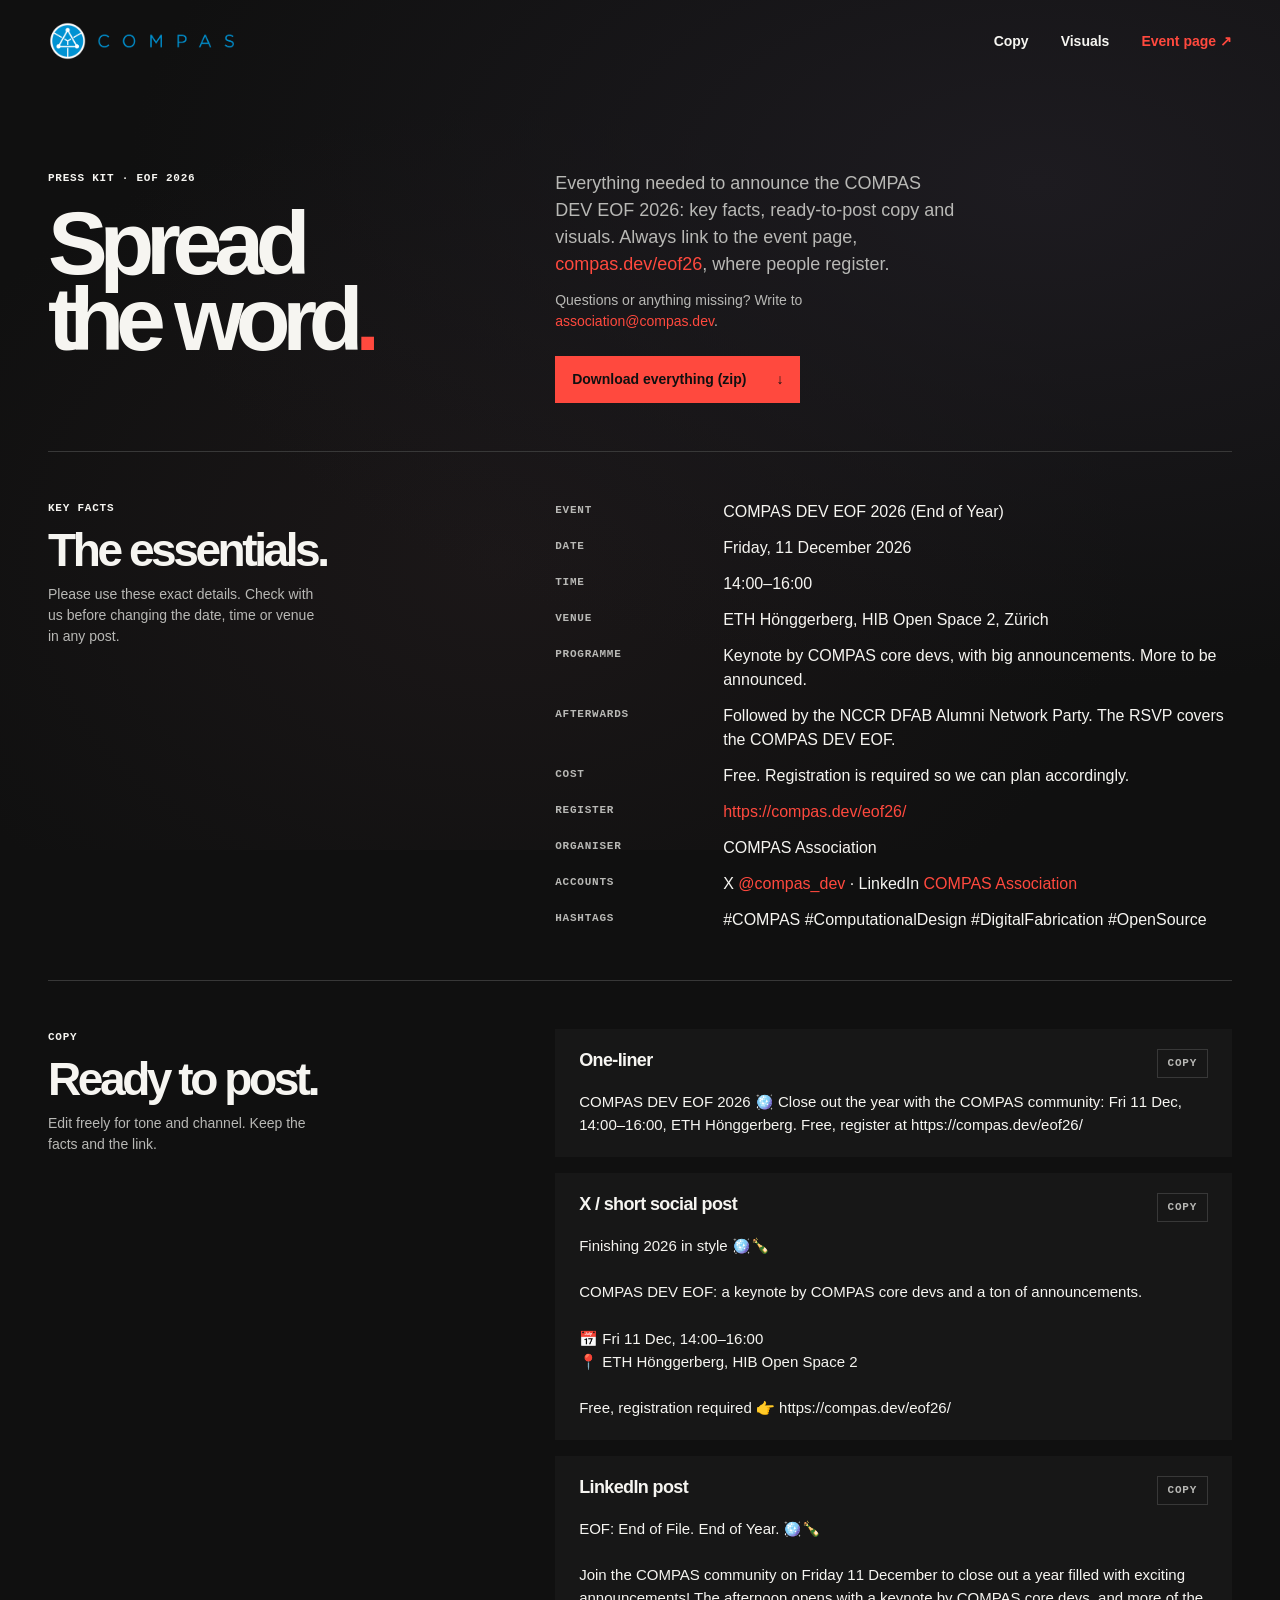
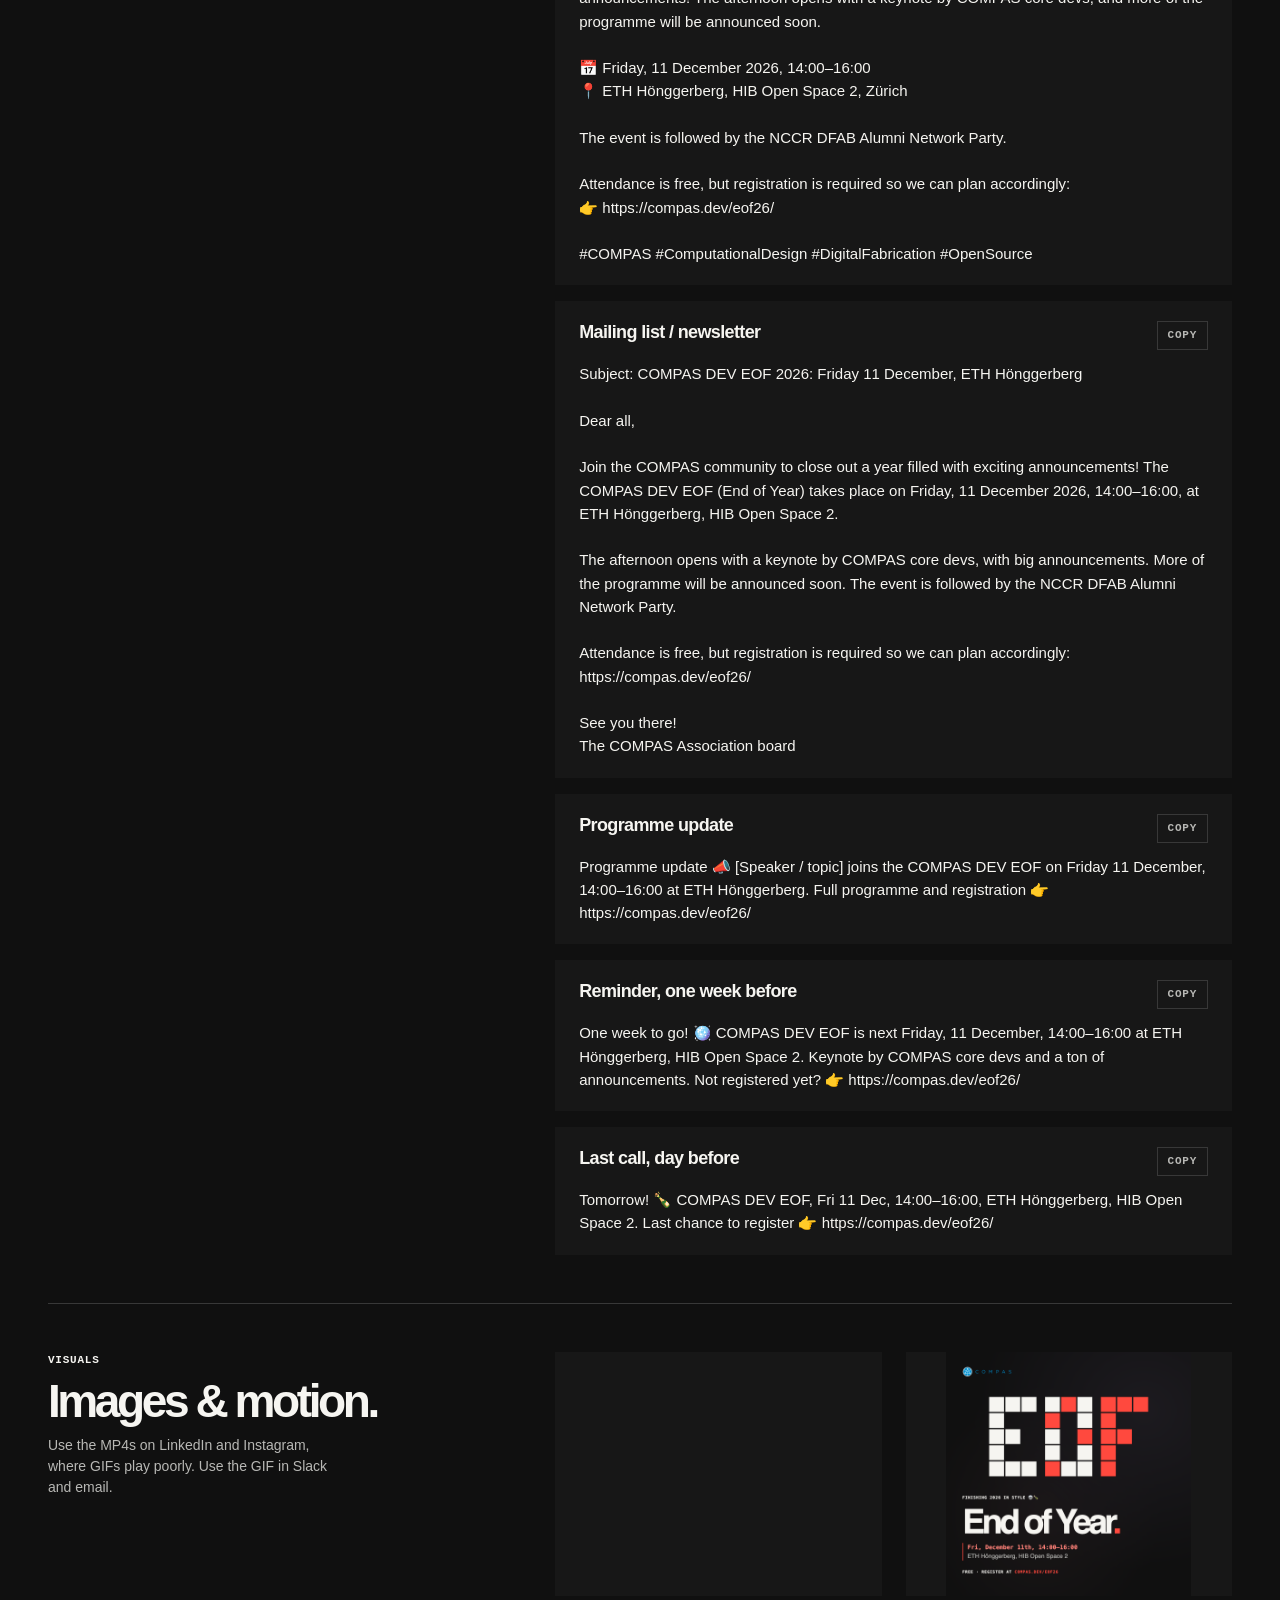
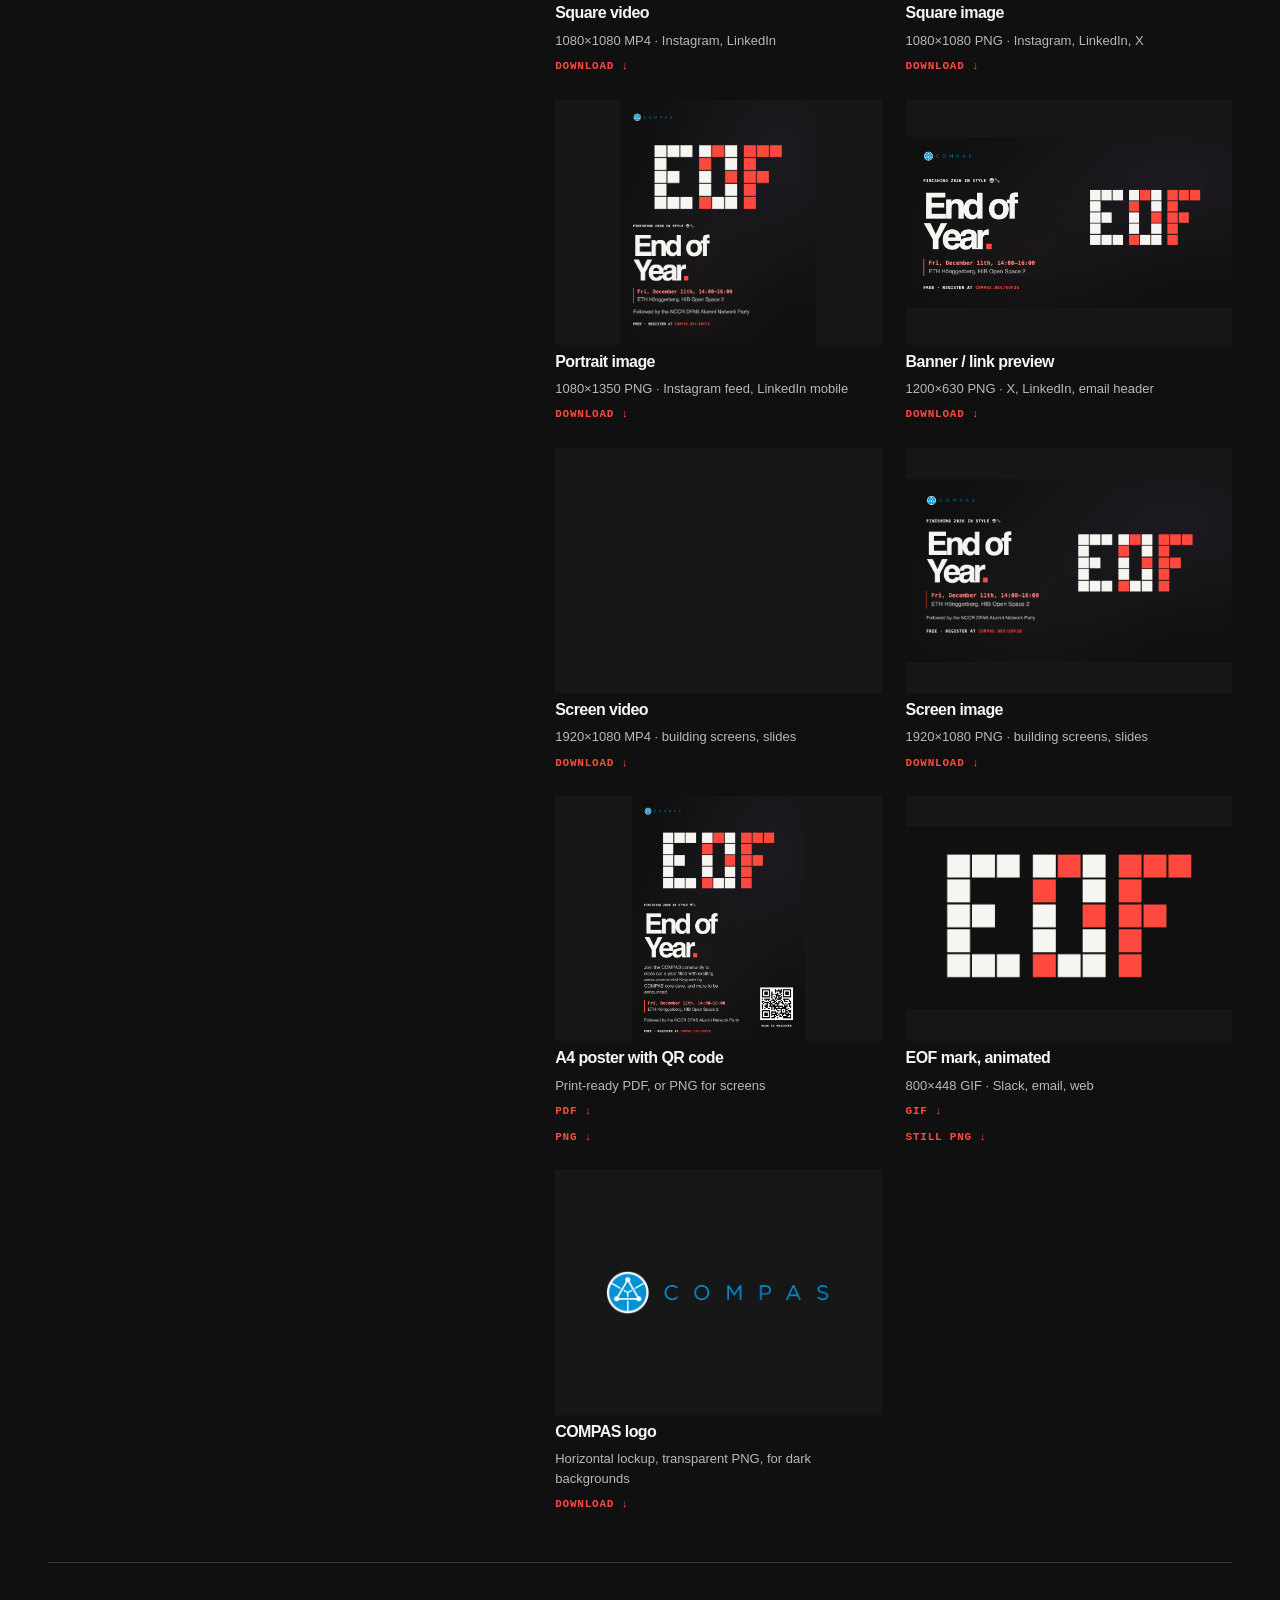
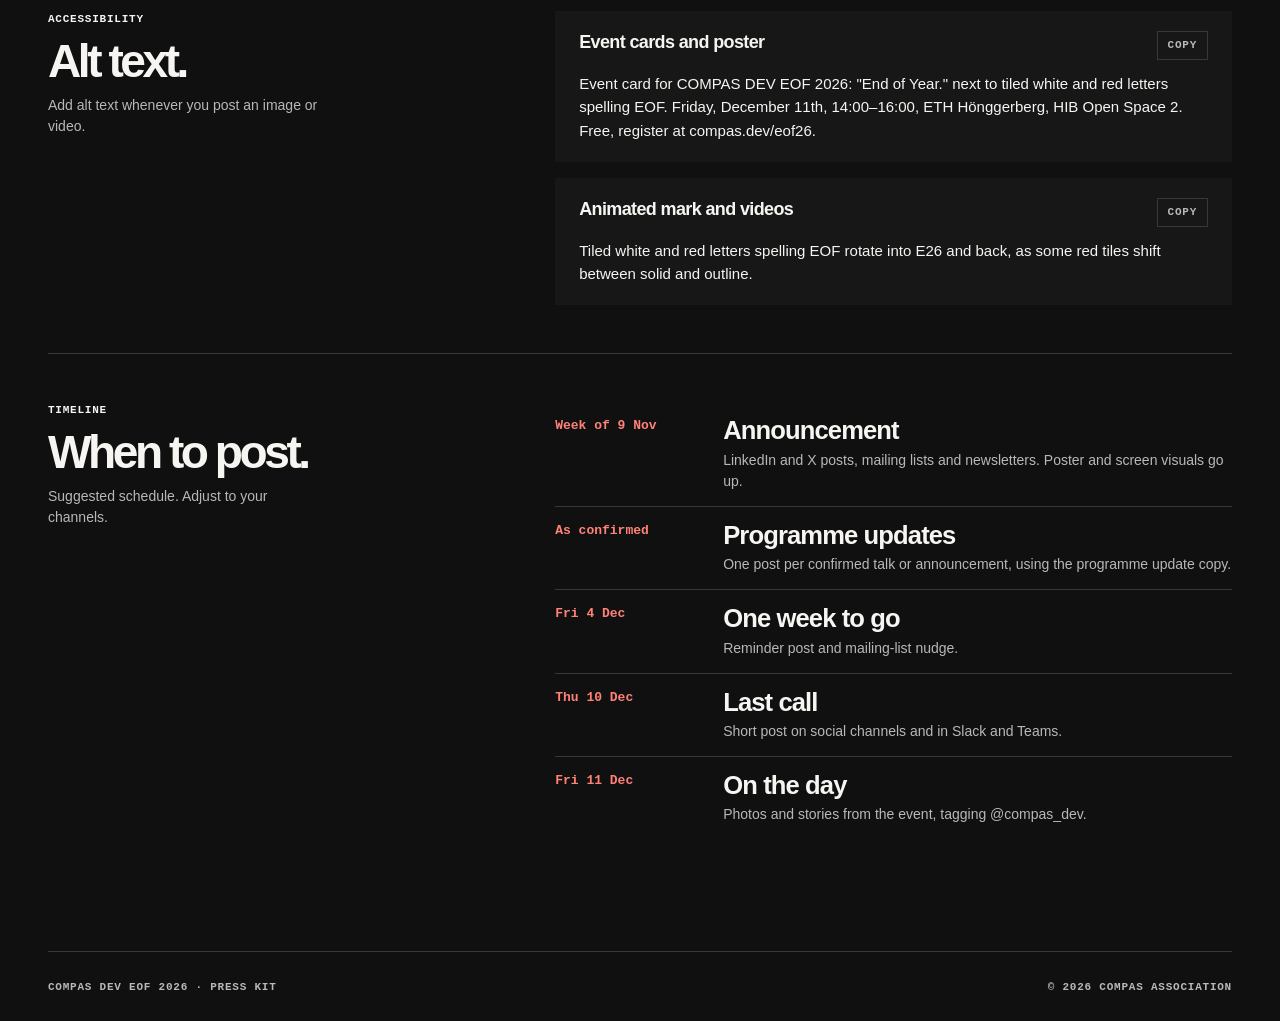
==== press/index.html @ d3961cd4 "Press kit page, generated social/screen/poster assets, link-preview card Co-Authored-By: Claude Opus" ====
<!doctype html>
<html lang="en">

<head>
  <meta charset="utf-8">
  <meta name="viewport" content="width=device-width, initial-scale=1">
  <meta name="robots" content="noindex">
  <title>Press kit — EOF 2026 — COMPAS DEV</title>
  <link rel="icon" href="../assets/compas.png">
  <link rel="stylesheet" href="../style.css">
  <style>
    .kit { padding-block: 40px 64px; }
    .kit section { display: grid; grid-template-columns: minmax(230px, .8fr) minmax(0, 1.2fr); gap: 56px; padding-block: 48px; border-top: 1px solid var(--rule); }
    .kit section:first-of-type { border-top: 0; }
    .kit h1 { font-size: clamp(56px, 7vw, 110px); margin: 18px 0 20px; }
    .kit h2 { font-size: clamp(34px, 3.6vw, 54px); }
    .kit .lede { max-width: 40ch; color: var(--muted); font-size: 18px; }
    .kit .lede a, .kit .note a { color: var(--accent); }
    .kit .note { color: var(--muted); font-size: 14px; margin-top: 12px; max-width: 36ch; }
    dl { display: grid; grid-template-columns: 9em 1fr; gap: 12px 24px; margin: 0; }
    dt { font: 600 11px/1.9 var(--mono); letter-spacing: .07em; text-transform: uppercase; color: var(--muted); }
    dd { margin: 0; }
    dd a { color: var(--accent); }
    .copy { background: var(--surface); padding: 20px 24px; }
    .copy + .copy { margin-top: 16px; }
    .copy header { display: flex; justify-content: space-between; align-items: baseline; gap: 16px; margin-bottom: 12px; }
    .copy h3 { font-size: 18px; }
    .copy pre { margin: 0; white-space: pre-wrap; font: 15px/1.55 var(--head); color: var(--ink); }
    .copy button { border: 1px solid var(--rule); background: none; color: var(--muted); font: 600 11px/1 var(--mono); letter-spacing: .07em; text-transform: uppercase; padding: 8px 10px; }
    .copy button:hover { color: var(--ink); border-color: var(--ink); }
    .assets { display: grid; grid-template-columns: repeat(auto-fill, minmax(240px, 1fr)); gap: 24px; }
    .asset { display: flex; flex-direction: column; gap: 8px; }
    .asset .thumb { display: flex; align-items: center; justify-content: center; aspect-ratio: 4/3; background: var(--surface); overflow: hidden; }
    .asset .thumb img, .asset .thumb video { max-width: 100%; max-height: 100%; display: block; }
    .asset h3 { font-size: 16px; }
    .asset p { color: var(--muted); font-size: 13px; margin: 0; }
    .asset a.dl { color: var(--accent); font: 600 11px/1.6 var(--mono); letter-spacing: .07em; text-transform: uppercase; }
    .alt { color: var(--muted); font-size: 14px; }
    .alt p + p { margin-top: 10px; }
    .timeline article { display: grid; grid-template-columns: 9em 1fr; gap: 24px; padding: 14px 0; }
    .timeline article + article { border-top: 1px solid var(--rule); }
    .timeline time { font: 600 13px/1.5 var(--mono); color: #ff8279; }
    .timeline p { color: var(--muted); font-size: 14px; margin-top: 4px; }
    @media (max-width: 680px) { .kit section { grid-template-columns: 1fr; gap: 20px; } dl, .timeline article { grid-template-columns: 1fr; gap: 4px; } dd { margin-bottom: 10px; } }
  </style>
</head>

<body>
  <header class="wrap header">
    <a class="brand" href="../"><img src="../assets/compas-header.png" width="960" height="199" alt="COMPAS"></a>
    <nav aria-label="Press kit"><a href="#copy">Copy</a><a href="#visuals">Visuals</a><a class="nav-rsvp" href="../">Event page <span aria-hidden="true">↗</span></a></nav>
  </header>

  <main class="wrap kit">
    <section aria-labelledby="kit-title">
      <div>
        <div class="eyebrow">Press kit · EOF 2026</div>
        <h1 id="kit-title">Spread<br> the word<span class="period">.</span></h1>
      </div>
      <div>
        <p class="lede">Everything needed to announce the COMPAS DEV EOF 2026: key facts, ready-to-post copy and visuals. Always link to the event page, <a href="https://compas.dev/eof26/">compas.dev/eof26</a>, where people register.</p>
        <p class="note">Questions or anything missing? Write to <a href="mailto:association@compas.dev">association@compas.dev</a>.</p>
        <p style="margin-top:24px"><a class="primary" href="assets/eof26-press-kit.zip" download>Download everything (zip) <span aria-hidden="true">↓</span></a></p>
      </div>
    </section>

    <section aria-labelledby="facts-title">
      <div>
        <div class="eyebrow">Key facts</div>
        <h2 id="facts-title">The essentials.</h2>
        <p class="note">Please use these exact details. Check with us before changing the date, time or venue in any post.</p>
      </div>
      <dl>
        <dt>Event</dt><dd>COMPAS DEV EOF 2026 (End of Year)</dd>
        <dt>Date</dt><dd>Friday, 11 December 2026</dd>
        <dt>Time</dt><dd>14:00–16:00</dd>
        <dt>Venue</dt><dd>ETH Hönggerberg, HIB Open Space 2, Zürich</dd>
        <dt>Programme</dt><dd>Keynote by COMPAS core devs, with big announcements. More to be announced.</dd>
        <dt>Afterwards</dt><dd>Followed by the NCCR DFAB Alumni Network Party. The RSVP covers the COMPAS DEV EOF.</dd>
        <dt>Cost</dt><dd>Free. Registration is required so we can plan accordingly.</dd>
        <dt>Register</dt><dd><a href="https://compas.dev/eof26/">https://compas.dev/eof26/</a></dd>
        <dt>Organiser</dt><dd>COMPAS Association</dd>
        <dt>Accounts</dt><dd>X <a href="https://x.com/compas_dev">@compas_dev</a> · LinkedIn <a href="https://www.linkedin.com/company/compas-association/">COMPAS Association</a></dd>
        <dt>Hashtags</dt><dd>#COMPAS #ComputationalDesign #DigitalFabrication #OpenSource</dd>
      </dl>
    </section>

    <section id="copy" aria-labelledby="copy-title">
      <div>
        <div class="eyebrow">Copy</div>
        <h2 id="copy-title">Ready to post.</h2>
        <p class="note">Edit freely for tone and channel. Keep the facts and the link.</p>
      </div>
      <div>
        <article class="copy">
          <header><h3>One-liner</h3><button type="button">Copy</button></header>
          <pre>COMPAS DEV EOF 2026 🪩 Close out the year with the COMPAS community: Fri 11 Dec, 14:00–16:00, ETH Hönggerberg. Free, register at https://compas.dev/eof26/</pre>
        </article>
        <article class="copy">
          <header><h3>X / short social post</h3><button type="button">Copy</button></header>
          <pre>Finishing 2026 in style 🪩🍾

COMPAS DEV EOF: a keynote by COMPAS core devs and a ton of announcements.

📅 Fri 11 Dec, 14:00–16:00
📍 ETH Hönggerberg, HIB Open Space 2

Free, registration required 👉 https://compas.dev/eof26/</pre>
        </article>
        <article class="copy">
          <header><h3>LinkedIn post</h3><button type="button">Copy</button></header>
          <pre>EOF: End of File. End of Year. 🪩🍾

Join the COMPAS community on Friday 11 December to close out a year filled with exciting announcements! The afternoon opens with a keynote by COMPAS core devs, and more of the programme will be announced soon.

📅 Friday, 11 December 2026, 14:00–16:00
📍 ETH Hönggerberg, HIB Open Space 2, Zürich

The event is followed by the NCCR DFAB Alumni Network Party.

Attendance is free, but registration is required so we can plan accordingly:
👉 https://compas.dev/eof26/

#COMPAS #ComputationalDesign #DigitalFabrication #OpenSource</pre>
        </article>
        <article class="copy">
          <header><h3>Mailing list / newsletter</h3><button type="button">Copy</button></header>
          <pre>Subject: COMPAS DEV EOF 2026: Friday 11 December, ETH Hönggerberg

Dear all,

Join the COMPAS community to close out a year filled with exciting announcements! The COMPAS DEV EOF (End of Year) takes place on Friday, 11 December 2026, 14:00–16:00, at ETH Hönggerberg, HIB Open Space 2.

The afternoon opens with a keynote by COMPAS core devs, with big announcements. More of the programme will be announced soon. The event is followed by the NCCR DFAB Alumni Network Party.

Attendance is free, but registration is required so we can plan accordingly:
https://compas.dev/eof26/

See you there!
The COMPAS Association board</pre>
        </article>
        <article class="copy">
          <header><h3>Programme update</h3><button type="button">Copy</button></header>
          <pre>Programme update 📣 [Speaker / topic] joins the COMPAS DEV EOF on Friday 11 December, 14:00–16:00 at ETH Hönggerberg. Full programme and registration 👉 https://compas.dev/eof26/</pre>
        </article>
        <article class="copy">
          <header><h3>Reminder, one week before</h3><button type="button">Copy</button></header>
          <pre>One week to go! 🪩 COMPAS DEV EOF is next Friday, 11 December, 14:00–16:00 at ETH Hönggerberg, HIB Open Space 2. Keynote by COMPAS core devs and a ton of announcements. Not registered yet? 👉 https://compas.dev/eof26/</pre>
        </article>
        <article class="copy">
          <header><h3>Last call, day before</h3><button type="button">Copy</button></header>
          <pre>Tomorrow! 🍾 COMPAS DEV EOF, Fri 11 Dec, 14:00–16:00, ETH Hönggerberg, HIB Open Space 2. Last chance to register 👉 https://compas.dev/eof26/</pre>
        </article>
      </div>
    </section>

    <section id="visuals" aria-labelledby="visuals-title">
      <div>
        <div class="eyebrow">Visuals</div>
        <h2 id="visuals-title">Images &amp; motion.</h2>
        <p class="note">Use the MP4s on LinkedIn and Instagram, where GIFs play poorly. Use the GIF in Slack and email.</p>
      </div>
      <div class="assets">
        <div class="asset"><div class="thumb"><video src="assets/eof26-square-1080x1080.mp4" muted loop autoplay playsinline></video></div><h3>Square video</h3><p>1080×1080 MP4 · Instagram, LinkedIn</p><a class="dl" href="assets/eof26-square-1080x1080.mp4" download>Download ↓</a></div>
        <div class="asset"><div class="thumb"><img src="assets/eof26-square-1080x1080.png" alt=""></div><h3>Square image</h3><p>1080×1080 PNG · Instagram, LinkedIn, X</p><a class="dl" href="assets/eof26-square-1080x1080.png" download>Download ↓</a></div>
        <div class="asset"><div class="thumb"><img src="assets/eof26-portrait-1080x1350.png" alt=""></div><h3>Portrait image</h3><p>1080×1350 PNG · Instagram feed, LinkedIn mobile</p><a class="dl" href="assets/eof26-portrait-1080x1350.png" download>Download ↓</a></div>
        <div class="asset"><div class="thumb"><img src="assets/eof26-link-preview-1200x630.png" alt=""></div><h3>Banner / link preview</h3><p>1200×630 PNG · X, LinkedIn, email header</p><a class="dl" href="assets/eof26-link-preview-1200x630.png" download>Download ↓</a></div>
        <div class="asset"><div class="thumb"><video src="assets/eof26-screen-1920x1080.mp4" muted loop autoplay playsinline></video></div><h3>Screen video</h3><p>1920×1080 MP4 · building screens, slides</p><a class="dl" href="assets/eof26-screen-1920x1080.mp4" download>Download ↓</a></div>
        <div class="asset"><div class="thumb"><img src="assets/eof26-screen-1920x1080.png" alt=""></div><h3>Screen image</h3><p>1920×1080 PNG · building screens, slides</p><a class="dl" href="assets/eof26-screen-1920x1080.png" download>Download ↓</a></div>
        <div class="asset"><div class="thumb"><img src="assets/eof26-poster-a4.png" alt=""></div><h3>A4 poster with QR code</h3><p>Print-ready PDF, or PNG for screens</p><a class="dl" href="assets/eof26-poster-a4.pdf" download>PDF ↓</a> <a class="dl" href="assets/eof26-poster-a4.png" download>PNG ↓</a></div>
        <div class="asset"><div class="thumb"><img src="assets/eof26-mark-animated.gif" alt=""></div><h3>EOF mark, animated</h3><p>800×448 GIF · Slack, email, web</p><a class="dl" href="assets/eof26-mark-animated.gif" download>GIF ↓</a> <a class="dl" href="assets/eof26-mark.png" download>Still PNG ↓</a></div>
        <div class="asset"><div class="thumb"><img src="assets/compas-logo-horizontal.png" alt="" style="width:70%"></div><h3>COMPAS logo</h3><p>Horizontal lockup, transparent PNG, for dark backgrounds</p><a class="dl" href="assets/compas-logo-horizontal.png" download>Download ↓</a></div>
      </div>
    </section>

    <section aria-labelledby="alt-title">
      <div>
        <div class="eyebrow">Accessibility</div>
        <h2 id="alt-title">Alt text.</h2>
        <p class="note">Add alt text whenever you post an image or video.</p>
      </div>
      <div>
        <article class="copy">
          <header><h3>Event cards and poster</h3><button type="button">Copy</button></header>
          <pre>Event card for COMPAS DEV EOF 2026: "End of Year." next to tiled white and red letters spelling EOF. Friday, December 11th, 14:00–16:00, ETH Hönggerberg, HIB Open Space 2. Free, register at compas.dev/eof26.</pre>
        </article>
        <article class="copy">
          <header><h3>Animated mark and videos</h3><button type="button">Copy</button></header>
          <pre>Tiled white and red letters spelling EOF rotate into E26 and back, as some red tiles shift between solid and outline.</pre>
        </article>
      </div>
    </section>

    <section aria-labelledby="timeline-title">
      <div>
        <div class="eyebrow">Timeline</div>
        <h2 id="timeline-title">When to post.</h2>
        <p class="note">Suggested schedule. Adjust to your channels.</p>
      </div>
      <div class="timeline">
        <article><time datetime="2026-11-09">Week of 9 Nov</time><div><h3>Announcement</h3><p>LinkedIn and X posts, mailing lists and newsletters. Poster and screen visuals go up.</p></div></article>
        <article><time>As confirmed</time><div><h3>Programme updates</h3><p>One post per confirmed talk or announcement, using the programme update copy.</p></div></article>
        <article><time datetime="2026-12-04">Fri 4 Dec</time><div><h3>One week to go</h3><p>Reminder post and mailing-list nudge.</p></div></article>
        <article><time datetime="2026-12-10">Thu 10 Dec</time><div><h3>Last call</h3><p>Short post on social channels and in Slack and Teams.</p></div></article>
        <article><time datetime="2026-12-11">Fri 11 Dec</time><div><h3>On the day</h3><p>Photos and stories from the event, tagging @compas_dev.</p></div></article>
      </div>
    </section>
  </main>

  <footer class="wrap footer"><span>COMPAS DEV EOF 2026 · Press kit</span><a href="https://compas.dev">© 2026 COMPAS Association</a></footer>

  <script>
    document.querySelectorAll('.copy button').forEach((button) => {
      button.addEventListener('click', async () => {
        await navigator.clipboard.writeText(button.closest('.copy').querySelector('pre').textContent);
        button.textContent = 'Copied';
        setTimeout(() => { button.textContent = 'Copy'; }, 1500);
      });
    });
  </script>
</body>

</html>
---- style.css ----
:root{color-scheme:dark;--paper:#101010;--surface:#171717;--ink:#f6f5f1;--muted:#b8b8b5;--accent:#ff493e;--rule:#383838;--head:Helvetica,Arial,sans-serif;--mono:ui-monospace,Menlo,monospace}
*{box-sizing:border-box}
html{scroll-behavior:smooth}
body{
  margin:0;
  background:
    radial-gradient(ellipse at 81% 24%, #1d1b20 0%, transparent 62%) top center / 100% 760px no-repeat,
    radial-gradient(ellipse at 39% 66%, #1b1718 0%, transparent 57%) top center / 100% 850px no-repeat,
    var(--paper);
  color:var(--ink);
  font:16px/1.5 var(--head)
}
a{color:inherit;text-decoration:none}
button,input{font:inherit}
button{cursor:pointer}
:focus-visible{outline:2px solid var(--accent);outline-offset:4px}
.wrap{width:min(1320px,calc(100% - 96px));margin-inline:auto}
.header,.footer{display:flex;align-items:center;justify-content:space-between;}
.header{height:82px}
.brand{display:block;width:190px;flex-shrink:0}
.brand img{display:block;width:100%;height:auto;aspect-ratio:960/199}
nav{display:flex;align-items:center;gap:32px;font-size:14px;font-weight:700}
.nav-rsvp{color:var(--accent)}
.hero{display:grid;grid-template-columns:minmax(270px,.8fr) minmax(0,1.2fr);gap:56px;align-items:center;min-height:590px;padding-block:64px 84px}
.eyebrow,.meta,legend,.index,.tag,.footer{font:600 11px/1.5 var(--mono);letter-spacing:.07em;text-transform:uppercase}
.eyebrow{display:flex;align-items:center;gap:10px}
h1,h2,h3,p,figure{margin:0}
h1{font-size:clamp(75px,8.8vw,142px);line-height:.85;letter-spacing:-.092em;margin:26px 0 24px}
.period{color:var(--accent)}
.intro>p:not(.meta){max-width:32ch;font-size:19px;color:var(--muted);line-height:1.4;margin-bottom:24px}
.primary{display:inline-flex;align-items:center;justify-content:space-between;gap:30px;padding:12px 16px;background:var(--accent);border:1px solid var(--accent);color:var(--paper);font-weight:700;font-size:14px}
.primary:hover{background:var(--ink);border-color:var(--ink)}
.meta{margin-top:20px;padding-left:12px;border-left:2px solid var(--accent);color:var(--muted);font:500 13px/1.55 var(--head);letter-spacing:0;text-transform:none}
.meta span{display:block}
.meta span:first-child{color:#ff8279;font:600 13px/1.55 var(--mono);font-variant-numeric:tabular-nums}
.art{position:relative}
.art img{display:block;mix-blend-mode:lighten;width:100%;height:auto;aspect-ratio:800/448}
fieldset{padding:0;border:0;margin:0;min-inline-size:0}
legend{margin-bottom:6px;color:var(--muted)}
/* Bottom edge sits on the baseline of the EOF letters (y=368 of the 448px-high mark). */
.motion{position:absolute;right:0;bottom:17.86%;display:block;border:0;background:none;color:var(--muted);padding:0;line-height:0}
.motion svg{display:block;fill:currentColor}
.motion:hover{color:var(--ink)}
.motion .icon-play,.motion[data-playing="false"] .icon-pause{display:none}
.motion[data-playing="false"] .icon-play{display:block}
.programme,.rsvp{display:grid;grid-template-columns:minmax(230px,.8fr) minmax(0,1.2fr);gap:56px;padding-block:64px}
h2{font-size:clamp(45px,5vw,78px);line-height:.94;letter-spacing:-.075em;margin-top:12px}
.programme-list article{display:grid;grid-template-columns:30px 1fr auto;align-items:center;gap:12px;padding:19px 0}
.programme-list article+article{border-top:1px solid var(--rule)}
h3{font-size:clamp(17px,2vw,26px);letter-spacing:-.035em;line-height:1.15}
.programme .lede{max-width:34ch;margin-top:15px}
.programme p,.rsvp p{color:var(--muted);font-size:14px;margin-top:5px}
.tag{color:var(--muted)}
.tba h3{color:var(--muted)}
.rsvp>div p{max-width:34ch;margin-top:15px}
form{padding:24px;background:var(--surface)}
.fields{display:grid;grid-template-columns:1fr 1fr;gap:14px;margin-bottom:20px}
form label{font-size:14px;font-weight:600}
.fields input{display:block;margin-top:6px;width:100%;border:1px solid var(--rule);background:var(--paper);color:var(--ink);padding:10px 11px;border-radius:0}
#form-status{padding-top:10px}
#form-status.error{color:#ff8279}
form button:disabled{opacity:.6;cursor:progress}
.footer{border-bottom:0;border-top:1px solid var(--rule);min-height:70px;color:var(--muted)}
@media(max-width:850px){.wrap{width:calc(100% - 44px)}.hero,.programme,.rsvp{gap:24px}.hero{min-height:0}h1{font-size:clamp(62px,10vw,100px)}}
@media(max-width:680px){.wrap{width:calc(100% - 32px)}.header{height:64px}nav{gap:12px}.brand{width:145px}.hero,.programme,.rsvp{grid-template-columns:1fr}.hero{padding-block:32px}.intro h1 br,.programme h2 br,.rsvp h2 br{display:none}.intro h1{max-width:7ch;line-height:.9}.intro>p:not(.meta){font-size:17px}.programme,.rsvp{padding-block:28px}}
@media(max-width:390px){.fields{grid-template-columns:1fr}.programme-list article{grid-template-columns:22px 1fr}.tag{grid-column:2;justify-self:start}}
@media(prefers-reduced-motion:reduce){html{scroll-behavior:auto}}
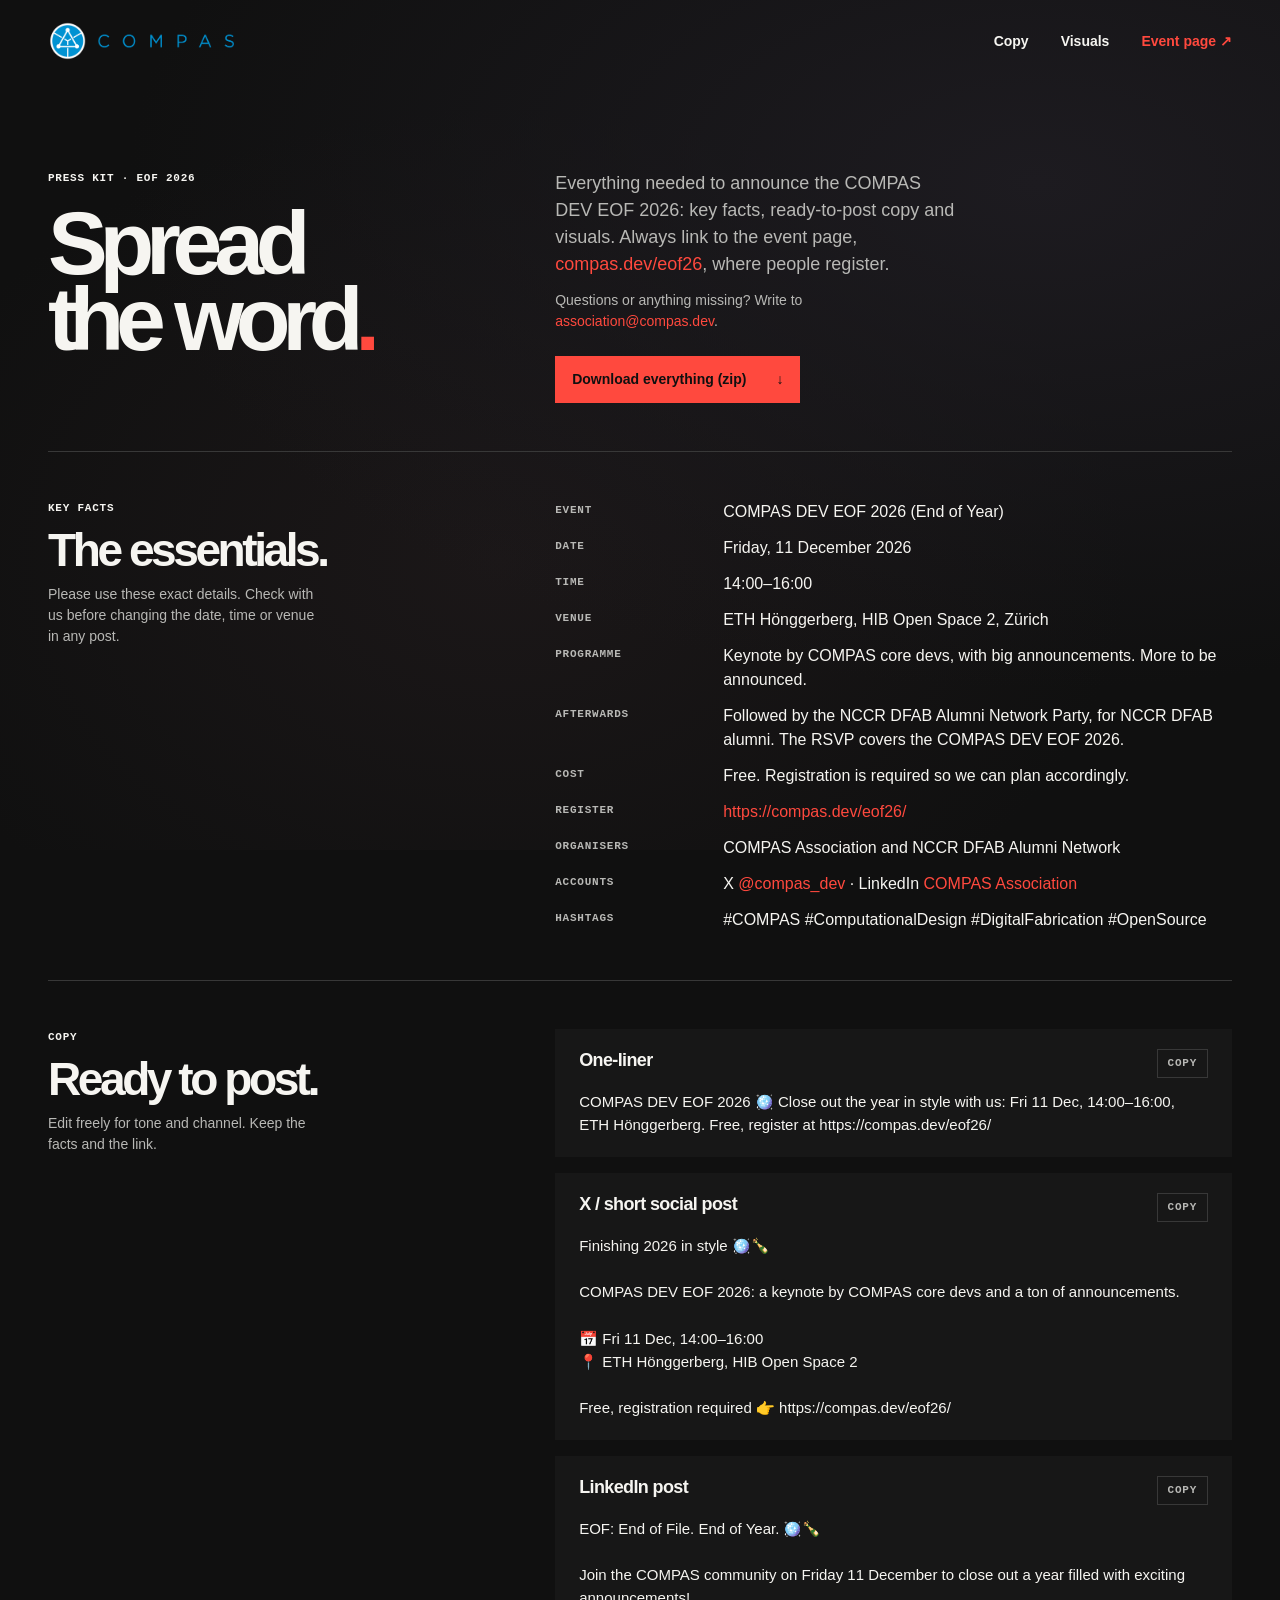
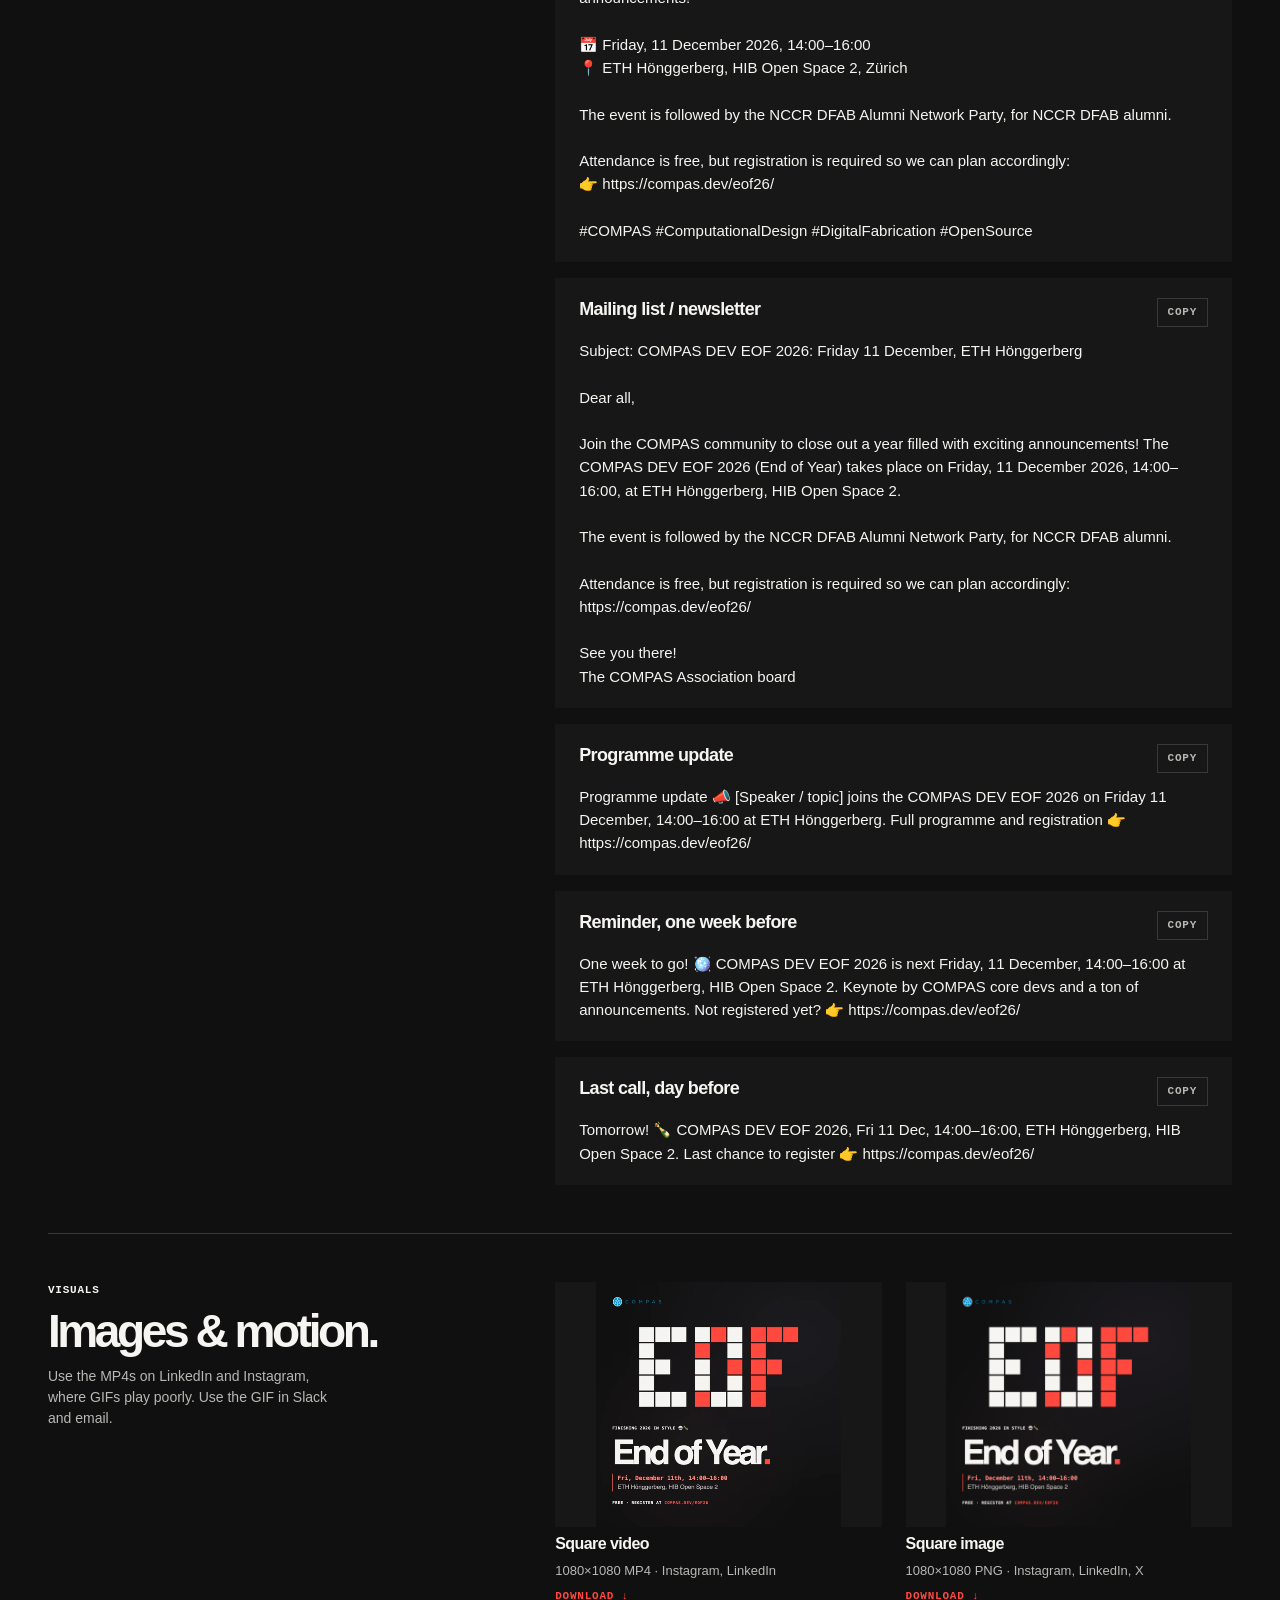
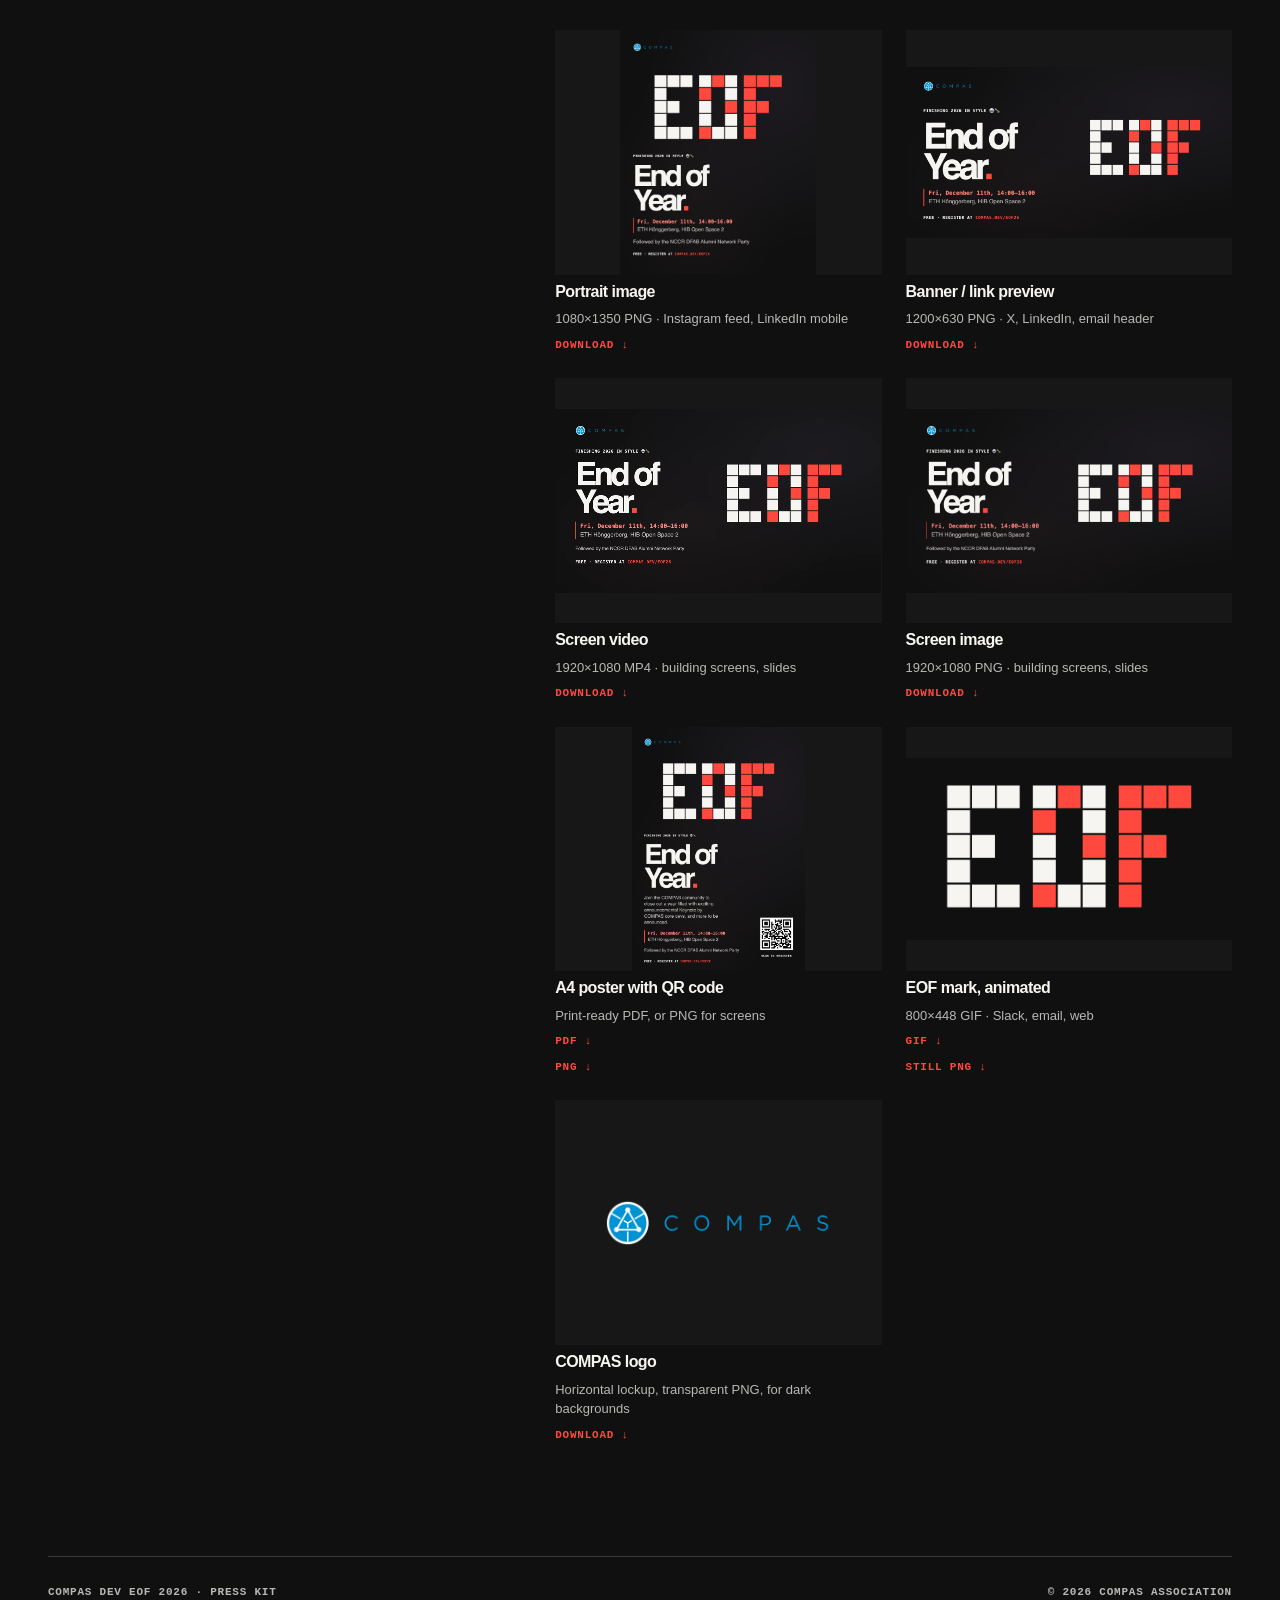
==== commit cb5c9cf9: "Press kit: co-organisers, copy edits, video posters and WebM previews; drop alt text and timeline Co" ====
--- a/press/index.html
+++ b/press/index.html
@@ -35,13 +35,7 @@
     .asset h3 { font-size: 16px; }
     .asset p { color: var(--muted); font-size: 13px; margin: 0; }
     .asset a.dl { color: var(--accent); font: 600 11px/1.6 var(--mono); letter-spacing: .07em; text-transform: uppercase; }
-    .alt { color: var(--muted); font-size: 14px; }
-    .alt p + p { margin-top: 10px; }
-    .timeline article { display: grid; grid-template-columns: 9em 1fr; gap: 24px; padding: 14px 0; }
-    .timeline article + article { border-top: 1px solid var(--rule); }
-    .timeline time { font: 600 13px/1.5 var(--mono); color: #ff8279; }
-    .timeline p { color: var(--muted); font-size: 14px; margin-top: 4px; }
-    @media (max-width: 680px) { .kit section { grid-template-columns: 1fr; gap: 20px; } dl, .timeline article { grid-template-columns: 1fr; gap: 4px; } dd { margin-bottom: 10px; } }
+    @media (max-width: 680px) { .kit section { grid-template-columns: 1fr; gap: 20px; } dl { grid-template-columns: 1fr; gap: 4px; } dd { margin-bottom: 10px; } }
   </style>
 </head>
 
@@ -76,10 +70,10 @@
         <dt>Time</dt><dd>14:00–16:00</dd>
         <dt>Venue</dt><dd>ETH Hönggerberg, HIB Open Space 2, Zürich</dd>
         <dt>Programme</dt><dd>Keynote by COMPAS core devs, with big announcements. More to be announced.</dd>
-        <dt>Afterwards</dt><dd>Followed by the NCCR DFAB Alumni Network Party. The RSVP covers the COMPAS DEV EOF.</dd>
+        <dt>Afterwards</dt><dd>Followed by the NCCR DFAB Alumni Network Party, for NCCR DFAB alumni. The RSVP covers the COMPAS DEV EOF 2026.</dd>
         <dt>Cost</dt><dd>Free. Registration is required so we can plan accordingly.</dd>
         <dt>Register</dt><dd><a href="https://compas.dev/eof26/">https://compas.dev/eof26/</a></dd>
-        <dt>Organiser</dt><dd>COMPAS Association</dd>
+        <dt>Organisers</dt><dd>COMPAS Association and NCCR DFAB Alumni Network</dd>
         <dt>Accounts</dt><dd>X <a href="https://x.com/compas_dev">@compas_dev</a> · LinkedIn <a href="https://www.linkedin.com/company/compas-association/">COMPAS Association</a></dd>
         <dt>Hashtags</dt><dd>#COMPAS #ComputationalDesign #DigitalFabrication #OpenSource</dd>
       </dl>
@@ -94,13 +88,13 @@
       <div>
         <article class="copy">
           <header><h3>One-liner</h3><button type="button">Copy</button></header>
-          <pre>COMPAS DEV EOF 2026 🪩 Close out the year with the COMPAS community: Fri 11 Dec, 14:00–16:00, ETH Hönggerberg. Free, register at https://compas.dev/eof26/</pre>
+          <pre>COMPAS DEV EOF 2026 🪩 Close out the year in style with us: Fri 11 Dec, 14:00–16:00, ETH Hönggerberg. Free, register at https://compas.dev/eof26/</pre>
         </article>
         <article class="copy">
           <header><h3>X / short social post</h3><button type="button">Copy</button></header>
           <pre>Finishing 2026 in style 🪩🍾
 
-COMPAS DEV EOF: a keynote by COMPAS core devs and a ton of announcements.
+COMPAS DEV EOF 2026: a keynote by COMPAS core devs and a ton of announcements.
 
 📅 Fri 11 Dec, 14:00–16:00
 📍 ETH Hönggerberg, HIB Open Space 2
@@ -111,12 +105,12 @@
           <header><h3>LinkedIn post</h3><button type="button">Copy</button></header>
           <pre>EOF: End of File. End of Year. 🪩🍾
 
-Join the COMPAS community on Friday 11 December to close out a year filled with exciting announcements! The afternoon opens with a keynote by COMPAS core devs, and more of the programme will be announced soon.
+Join the COMPAS community on Friday 11 December to close out a year filled with exciting announcements!
 
 📅 Friday, 11 December 2026, 14:00–16:00
 📍 ETH Hönggerberg, HIB Open Space 2, Zürich
 
-The event is followed by the NCCR DFAB Alumni Network Party.
+The event is followed by the NCCR DFAB Alumni Network Party, for NCCR DFAB alumni.
 
 Attendance is free, but registration is required so we can plan accordingly:
 👉 https://compas.dev/eof26/
@@ -129,9 +123,9 @@
 
 Dear all,
 
-Join the COMPAS community to close out a year filled with exciting announcements! The COMPAS DEV EOF (End of Year) takes place on Friday, 11 December 2026, 14:00–16:00, at ETH Hönggerberg, HIB Open Space 2.
+Join the COMPAS community to close out a year filled with exciting announcements! The COMPAS DEV EOF 2026 (End of Year) takes place on Friday, 11 December 2026, 14:00–16:00, at ETH Hönggerberg, HIB Open Space 2.
 
-The afternoon opens with a keynote by COMPAS core devs, with big announcements. More of the programme will be announced soon. The event is followed by the NCCR DFAB Alumni Network Party.
+The event is followed by the NCCR DFAB Alumni Network Party, for NCCR DFAB alumni.
 
 Attendance is free, but registration is required so we can plan accordingly:
 https://compas.dev/eof26/
@@ -141,15 +135,15 @@
         </article>
         <article class="copy">
           <header><h3>Programme update</h3><button type="button">Copy</button></header>
-          <pre>Programme update 📣 [Speaker / topic] joins the COMPAS DEV EOF on Friday 11 December, 14:00–16:00 at ETH Hönggerberg. Full programme and registration 👉 https://compas.dev/eof26/</pre>
+          <pre>Programme update 📣 [Speaker / topic] joins the COMPAS DEV EOF 2026 on Friday 11 December, 14:00–16:00 at ETH Hönggerberg. Full programme and registration 👉 https://compas.dev/eof26/</pre>
         </article>
         <article class="copy">
           <header><h3>Reminder, one week before</h3><button type="button">Copy</button></header>
-          <pre>One week to go! 🪩 COMPAS DEV EOF is next Friday, 11 December, 14:00–16:00 at ETH Hönggerberg, HIB Open Space 2. Keynote by COMPAS core devs and a ton of announcements. Not registered yet? 👉 https://compas.dev/eof26/</pre>
+          <pre>One week to go! 🪩 COMPAS DEV EOF 2026 is next Friday, 11 December, 14:00–16:00 at ETH Hönggerberg, HIB Open Space 2. Keynote by COMPAS core devs and a ton of announcements. Not registered yet? 👉 https://compas.dev/eof26/</pre>
         </article>
         <article class="copy">
           <header><h3>Last call, day before</h3><button type="button">Copy</button></header>
-          <pre>Tomorrow! 🍾 COMPAS DEV EOF, Fri 11 Dec, 14:00–16:00, ETH Hönggerberg, HIB Open Space 2. Last chance to register 👉 https://compas.dev/eof26/</pre>
+          <pre>Tomorrow! 🍾 COMPAS DEV EOF 2026, Fri 11 Dec, 14:00–16:00, ETH Hönggerberg, HIB Open Space 2. Last chance to register 👉 https://compas.dev/eof26/</pre>
         </article>
       </div>
     </section>
@@ -161,11 +155,11 @@
         <p class="note">Use the MP4s on LinkedIn and Instagram, where GIFs play poorly. Use the GIF in Slack and email.</p>
       </div>
       <div class="assets">
-        <div class="asset"><div class="thumb"><video src="assets/eof26-square-1080x1080.mp4" muted loop autoplay playsinline></video></div><h3>Square video</h3><p>1080×1080 MP4 · Instagram, LinkedIn</p><a class="dl" href="assets/eof26-square-1080x1080.mp4" download>Download ↓</a></div>
+        <div class="asset"><div class="thumb"><video muted loop autoplay playsinline poster="assets/eof26-square-1080x1080.png"><source src="assets/preview/eof26-square.webm" type="video/webm"><source src="assets/eof26-square-1080x1080.mp4" type="video/mp4"></video></div><h3>Square video</h3><p>1080×1080 MP4 · Instagram, LinkedIn</p><a class="dl" href="assets/eof26-square-1080x1080.mp4" download>Download ↓</a></div>
         <div class="asset"><div class="thumb"><img src="assets/eof26-square-1080x1080.png" alt=""></div><h3>Square image</h3><p>1080×1080 PNG · Instagram, LinkedIn, X</p><a class="dl" href="assets/eof26-square-1080x1080.png" download>Download ↓</a></div>
         <div class="asset"><div class="thumb"><img src="assets/eof26-portrait-1080x1350.png" alt=""></div><h3>Portrait image</h3><p>1080×1350 PNG · Instagram feed, LinkedIn mobile</p><a class="dl" href="assets/eof26-portrait-1080x1350.png" download>Download ↓</a></div>
         <div class="asset"><div class="thumb"><img src="assets/eof26-link-preview-1200x630.png" alt=""></div><h3>Banner / link preview</h3><p>1200×630 PNG · X, LinkedIn, email header</p><a class="dl" href="assets/eof26-link-preview-1200x630.png" download>Download ↓</a></div>
-        <div class="asset"><div class="thumb"><video src="assets/eof26-screen-1920x1080.mp4" muted loop autoplay playsinline></video></div><h3>Screen video</h3><p>1920×1080 MP4 · building screens, slides</p><a class="dl" href="assets/eof26-screen-1920x1080.mp4" download>Download ↓</a></div>
+        <div class="asset"><div class="thumb"><video muted loop autoplay playsinline poster="assets/eof26-screen-1920x1080.png"><source src="assets/preview/eof26-screen.webm" type="video/webm"><source src="assets/eof26-screen-1920x1080.mp4" type="video/mp4"></video></div><h3>Screen video</h3><p>1920×1080 MP4 · building screens, slides</p><a class="dl" href="assets/eof26-screen-1920x1080.mp4" download>Download ↓</a></div>
         <div class="asset"><div class="thumb"><img src="assets/eof26-screen-1920x1080.png" alt=""></div><h3>Screen image</h3><p>1920×1080 PNG · building screens, slides</p><a class="dl" href="assets/eof26-screen-1920x1080.png" download>Download ↓</a></div>
         <div class="asset"><div class="thumb"><img src="assets/eof26-poster-a4.png" alt=""></div><h3>A4 poster with QR code</h3><p>Print-ready PDF, or PNG for screens</p><a class="dl" href="assets/eof26-poster-a4.pdf" download>PDF ↓</a> <a class="dl" href="assets/eof26-poster-a4.png" download>PNG ↓</a></div>
         <div class="asset"><div class="thumb"><img src="assets/eof26-mark-animated.gif" alt=""></div><h3>EOF mark, animated</h3><p>800×448 GIF · Slack, email, web</p><a class="dl" href="assets/eof26-mark-animated.gif" download>GIF ↓</a> <a class="dl" href="assets/eof26-mark.png" download>Still PNG ↓</a></div>
@@ -173,38 +167,6 @@
       </div>
     </section>
 
-    <section aria-labelledby="alt-title">
-      <div>
-        <div class="eyebrow">Accessibility</div>
-        <h2 id="alt-title">Alt text.</h2>
-        <p class="note">Add alt text whenever you post an image or video.</p>
-      </div>
-      <div>
-        <article class="copy">
-          <header><h3>Event cards and poster</h3><button type="button">Copy</button></header>
-          <pre>Event card for COMPAS DEV EOF 2026: "End of Year." next to tiled white and red letters spelling EOF. Friday, December 11th, 14:00–16:00, ETH Hönggerberg, HIB Open Space 2. Free, register at compas.dev/eof26.</pre>
-        </article>
-        <article class="copy">
-          <header><h3>Animated mark and videos</h3><button type="button">Copy</button></header>
-          <pre>Tiled white and red letters spelling EOF rotate into E26 and back, as some red tiles shift between solid and outline.</pre>
-        </article>
-      </div>
-    </section>
-
-    <section aria-labelledby="timeline-title">
-      <div>
-        <div class="eyebrow">Timeline</div>
-        <h2 id="timeline-title">When to post.</h2>
-        <p class="note">Suggested schedule. Adjust to your channels.</p>
-      </div>
-      <div class="timeline">
-        <article><time datetime="2026-11-09">Week of 9 Nov</time><div><h3>Announcement</h3><p>LinkedIn and X posts, mailing lists and newsletters. Poster and screen visuals go up.</p></div></article>
-        <article><time>As confirmed</time><div><h3>Programme updates</h3><p>One post per confirmed talk or announcement, using the programme update copy.</p></div></article>
-        <article><time datetime="2026-12-04">Fri 4 Dec</time><div><h3>One week to go</h3><p>Reminder post and mailing-list nudge.</p></div></article>
-        <article><time datetime="2026-12-10">Thu 10 Dec</time><div><h3>Last call</h3><p>Short post on social channels and in Slack and Teams.</p></div></article>
-        <article><time datetime="2026-12-11">Fri 11 Dec</time><div><h3>On the day</h3><p>Photos and stories from the event, tagging @compas_dev.</p></div></article>
-      </div>
-    </section>
   </main>
 
   <footer class="wrap footer"><span>COMPAS DEV EOF 2026 · Press kit</span><a href="https://compas.dev">© 2026 COMPAS Association</a></footer>
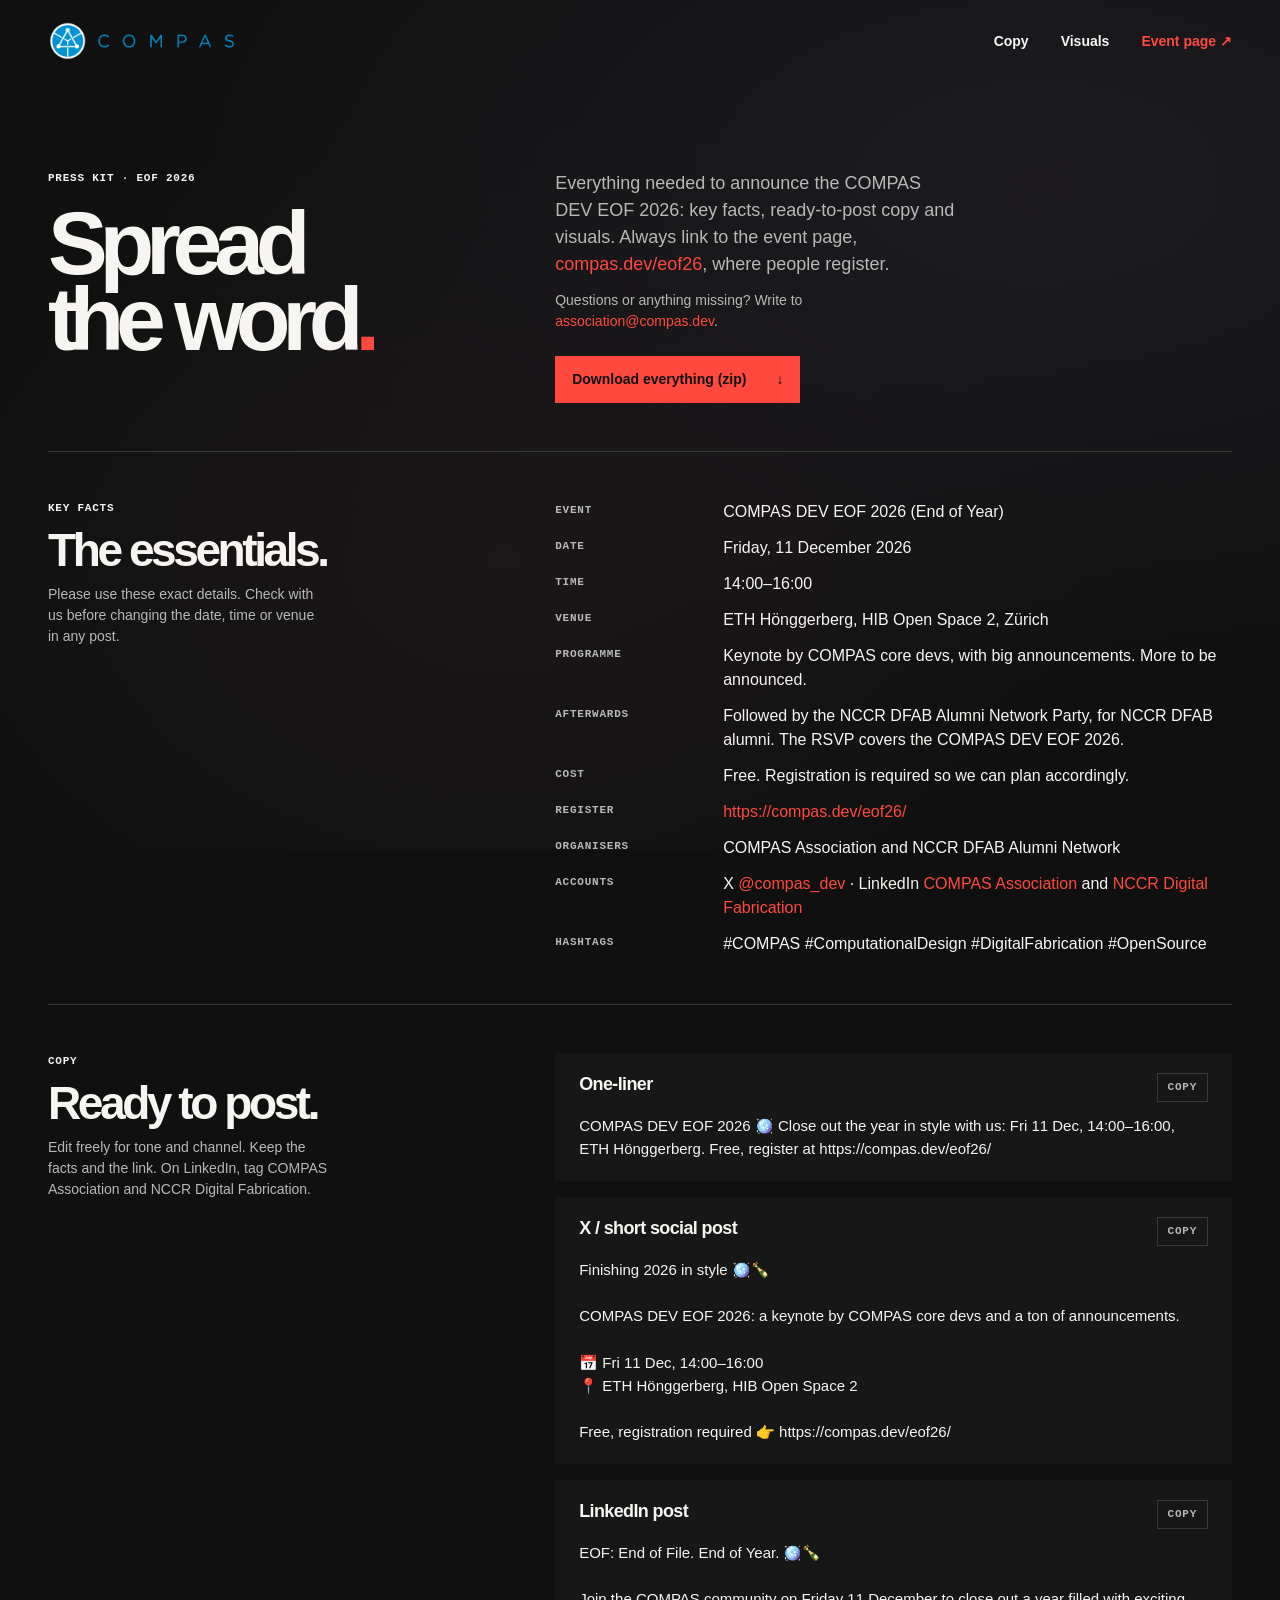
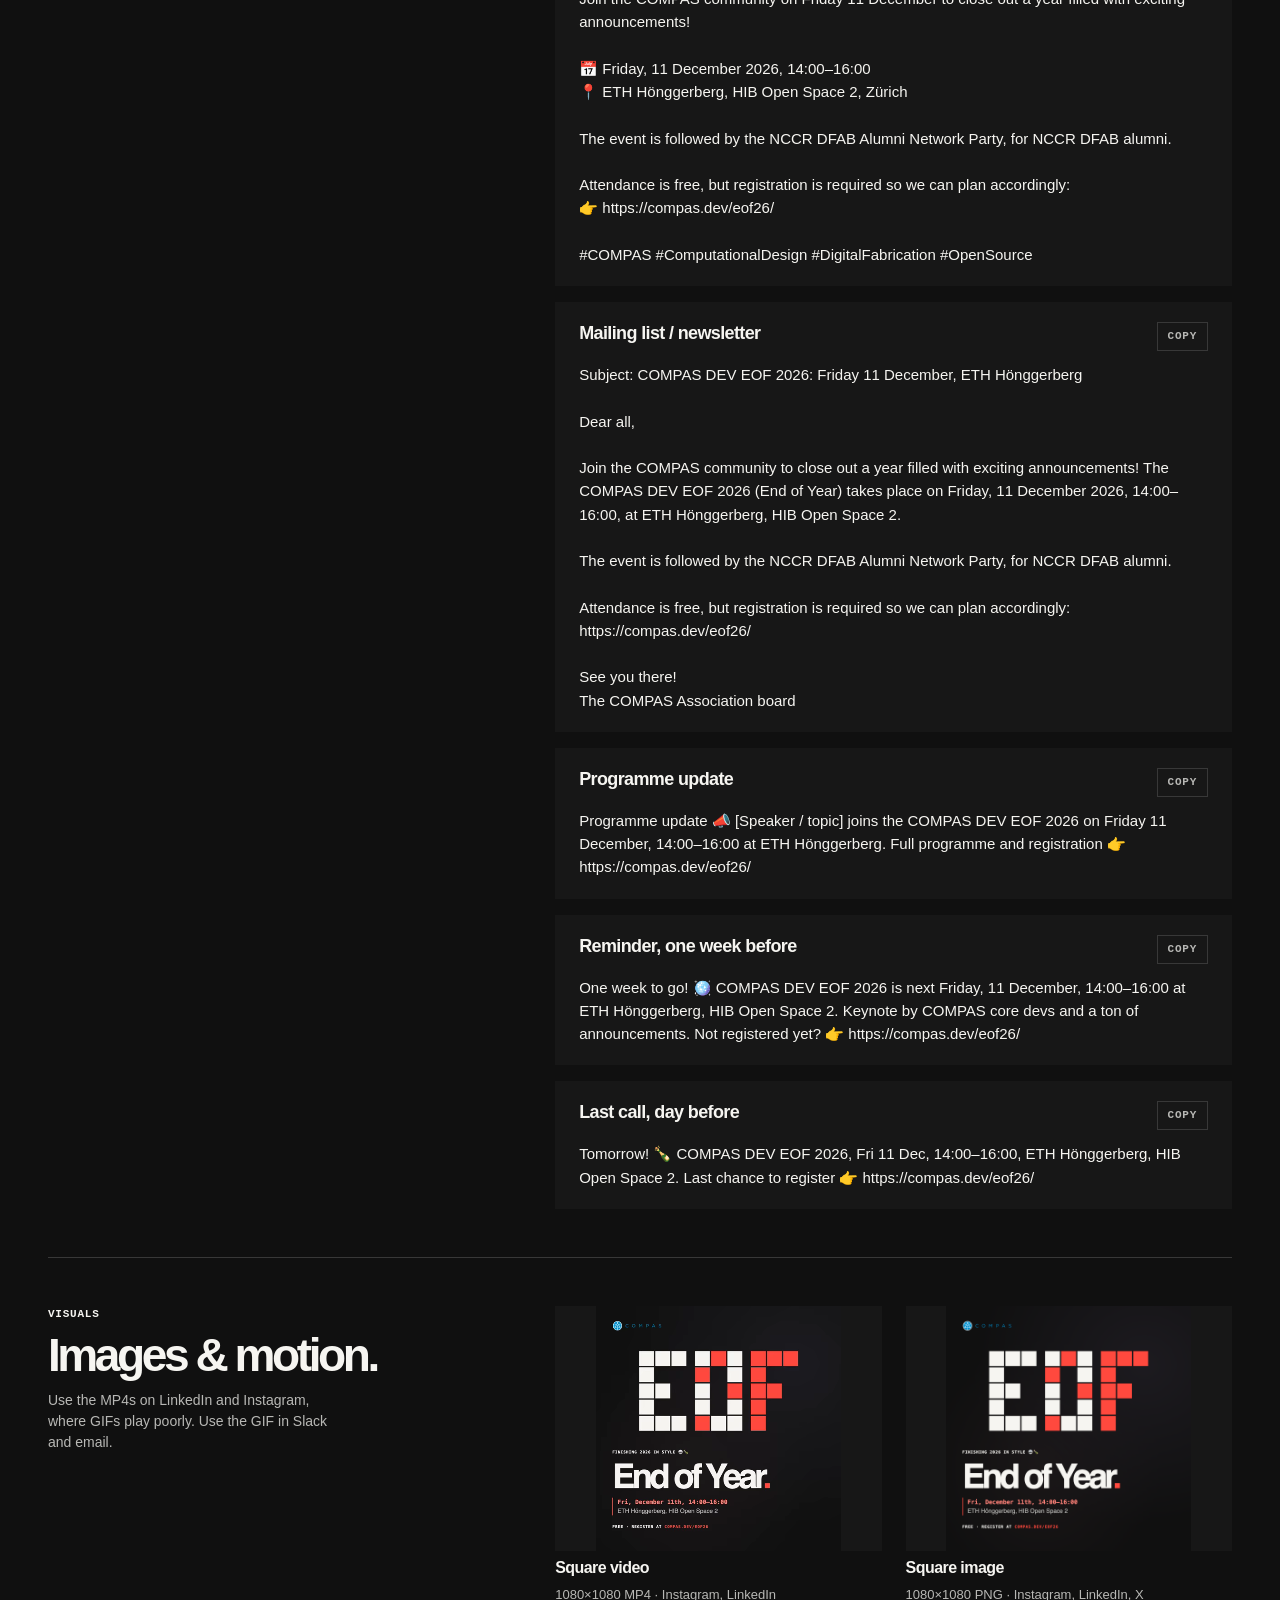
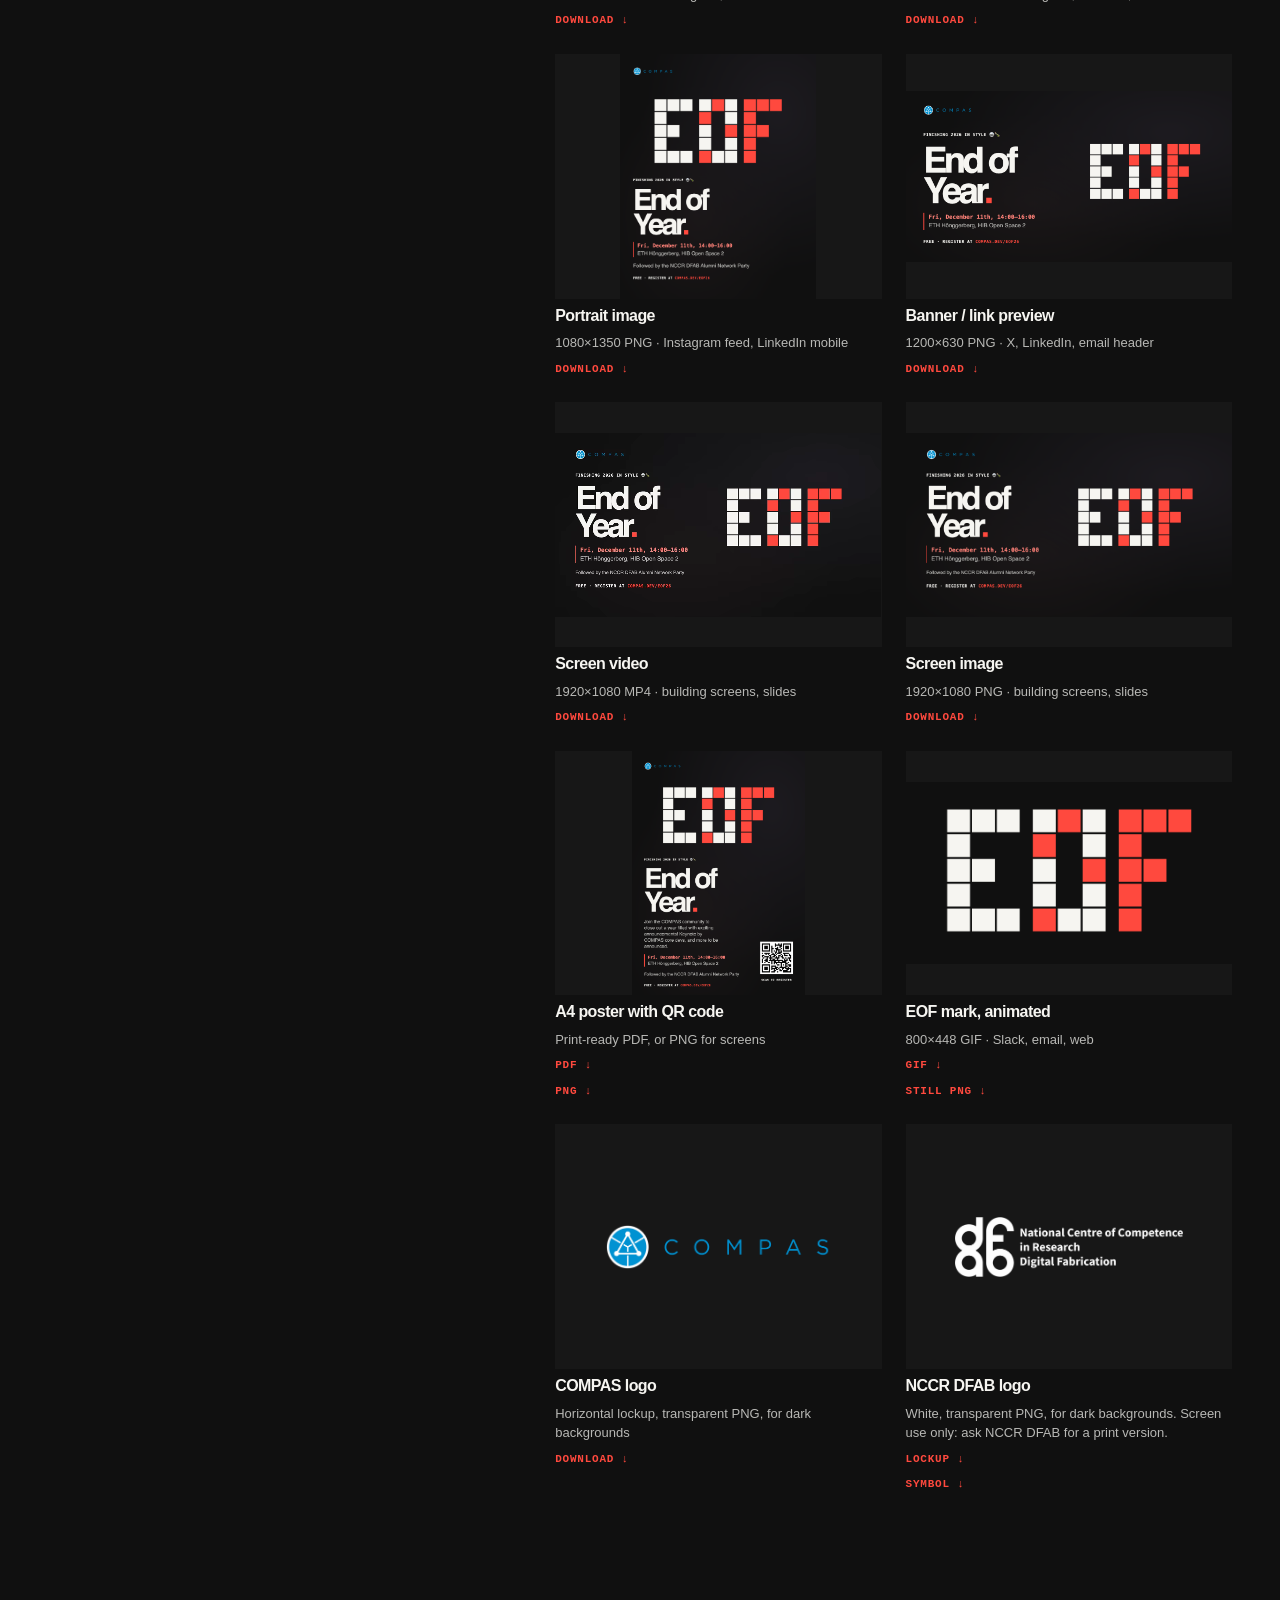
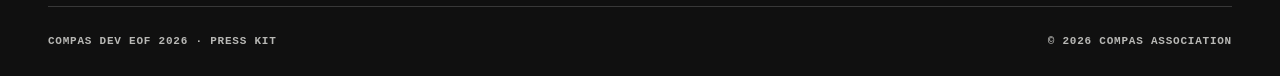
==== commit 2af708cb: "Press kit: NCCR DFAB logos and LinkedIn account Co-Authored-By: Claude Opus 5.5 <noreply@anthropic.c" ====
--- a/press/index.html
+++ b/press/index.html
@@ -74,7 +74,7 @@
         <dt>Cost</dt><dd>Free. Registration is required so we can plan accordingly.</dd>
         <dt>Register</dt><dd><a href="https://compas.dev/eof26/">https://compas.dev/eof26/</a></dd>
         <dt>Organisers</dt><dd>COMPAS Association and NCCR DFAB Alumni Network</dd>
-        <dt>Accounts</dt><dd>X <a href="https://x.com/compas_dev">@compas_dev</a> · LinkedIn <a href="https://www.linkedin.com/company/compas-association/">COMPAS Association</a></dd>
+        <dt>Accounts</dt><dd>X <a href="https://x.com/compas_dev">@compas_dev</a> · LinkedIn <a href="https://www.linkedin.com/company/compas-association/">COMPAS Association</a> and <a href="https://www.linkedin.com/school/nccr-digital-fabrication">NCCR Digital Fabrication</a></dd>
         <dt>Hashtags</dt><dd>#COMPAS #ComputationalDesign #DigitalFabrication #OpenSource</dd>
       </dl>
     </section>
@@ -83,7 +83,7 @@
       <div>
         <div class="eyebrow">Copy</div>
         <h2 id="copy-title">Ready to post.</h2>
-        <p class="note">Edit freely for tone and channel. Keep the facts and the link.</p>
+        <p class="note">Edit freely for tone and channel. Keep the facts and the link. On LinkedIn, tag COMPAS Association and NCCR Digital Fabrication.</p>
       </div>
       <div>
         <article class="copy">
@@ -164,6 +164,7 @@
         <div class="asset"><div class="thumb"><img src="assets/eof26-poster-a4.png" alt=""></div><h3>A4 poster with QR code</h3><p>Print-ready PDF, or PNG for screens</p><a class="dl" href="assets/eof26-poster-a4.pdf" download>PDF ↓</a> <a class="dl" href="assets/eof26-poster-a4.png" download>PNG ↓</a></div>
         <div class="asset"><div class="thumb"><img src="assets/eof26-mark-animated.gif" alt=""></div><h3>EOF mark, animated</h3><p>800×448 GIF · Slack, email, web</p><a class="dl" href="assets/eof26-mark-animated.gif" download>GIF ↓</a> <a class="dl" href="assets/eof26-mark.png" download>Still PNG ↓</a></div>
         <div class="asset"><div class="thumb"><img src="assets/compas-logo-horizontal.png" alt="" style="width:70%"></div><h3>COMPAS logo</h3><p>Horizontal lockup, transparent PNG, for dark backgrounds</p><a class="dl" href="assets/compas-logo-horizontal.png" download>Download ↓</a></div>
+        <div class="asset"><div class="thumb"><img src="assets/nccr-dfab-logo-horizontal.png" alt="" style="width:70%"></div><h3>NCCR DFAB logo</h3><p>White, transparent PNG, for dark backgrounds. Screen use only: ask NCCR DFAB for a print version.</p><a class="dl" href="assets/nccr-dfab-logo-horizontal.png" download>Lockup ↓</a> <a class="dl" href="assets/nccr-dfab-logo-symbol.png" download>Symbol ↓</a></div>
       </div>
     </section>
 
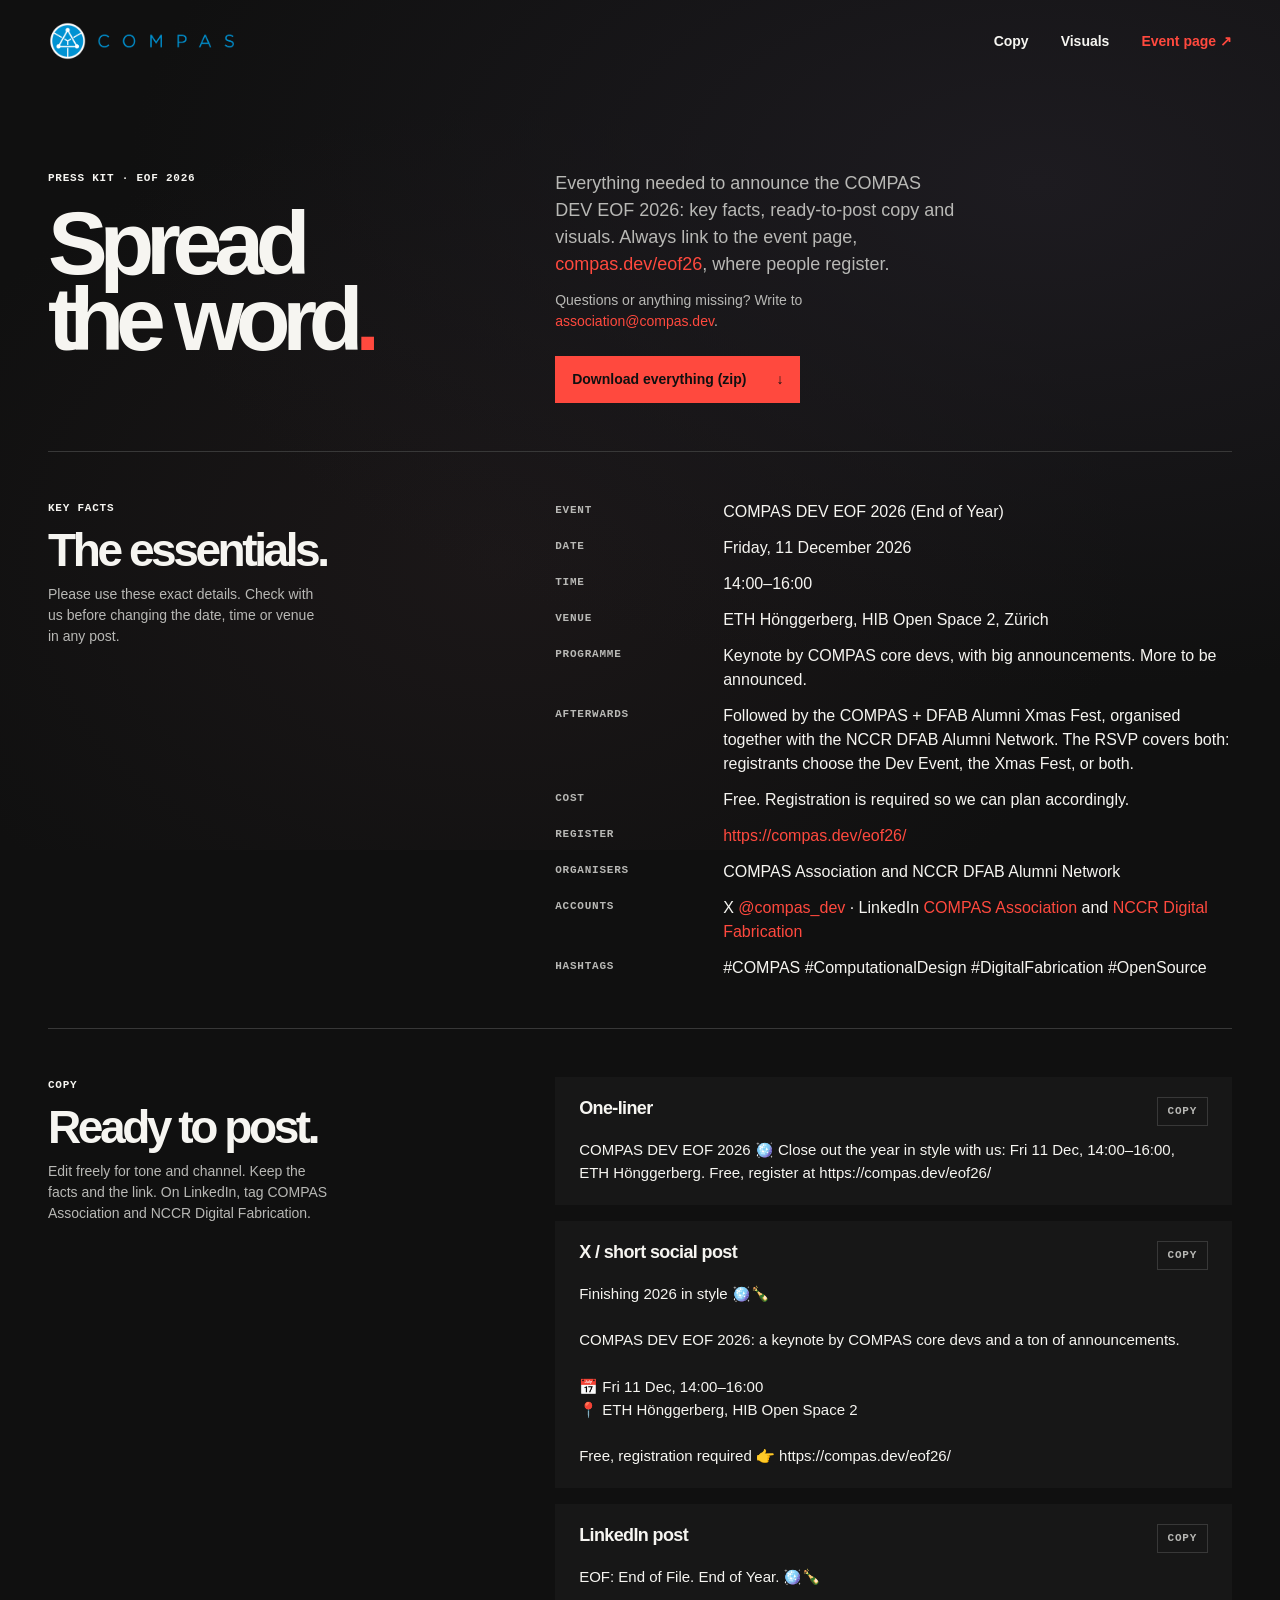
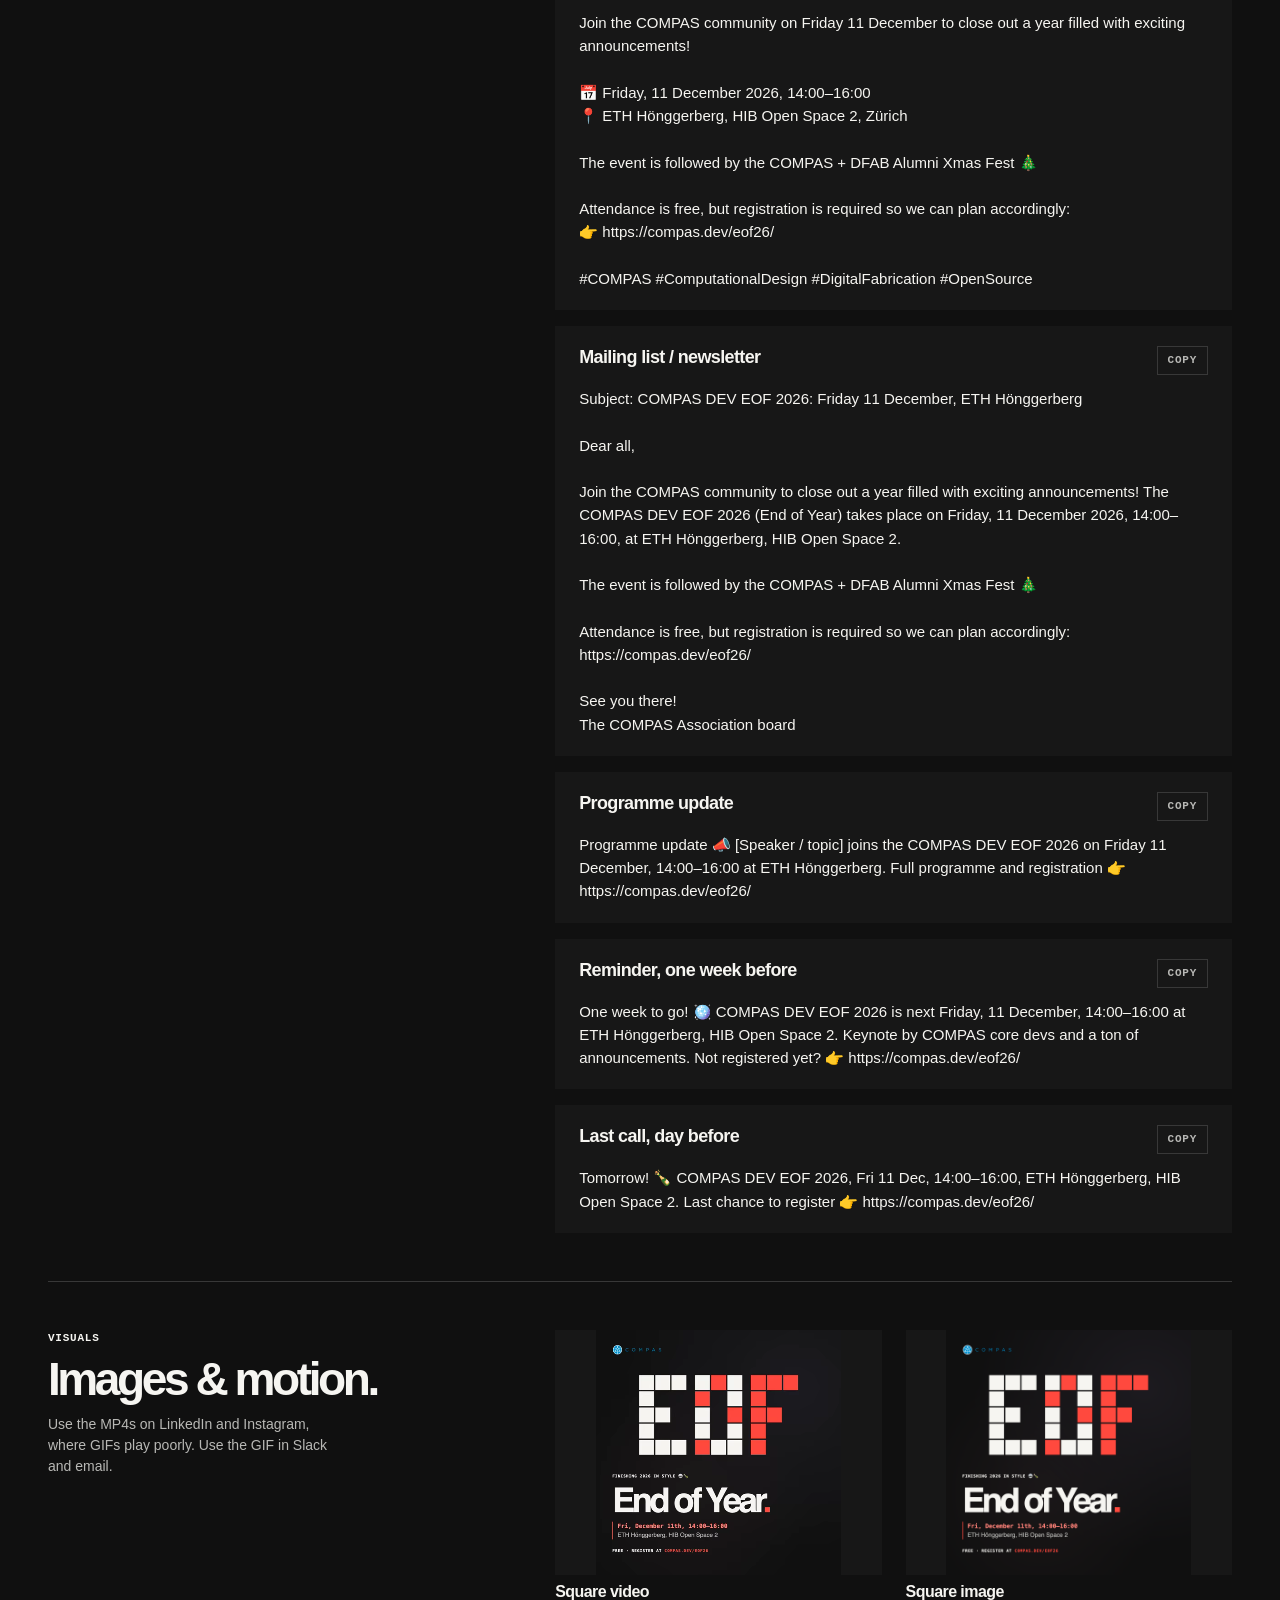
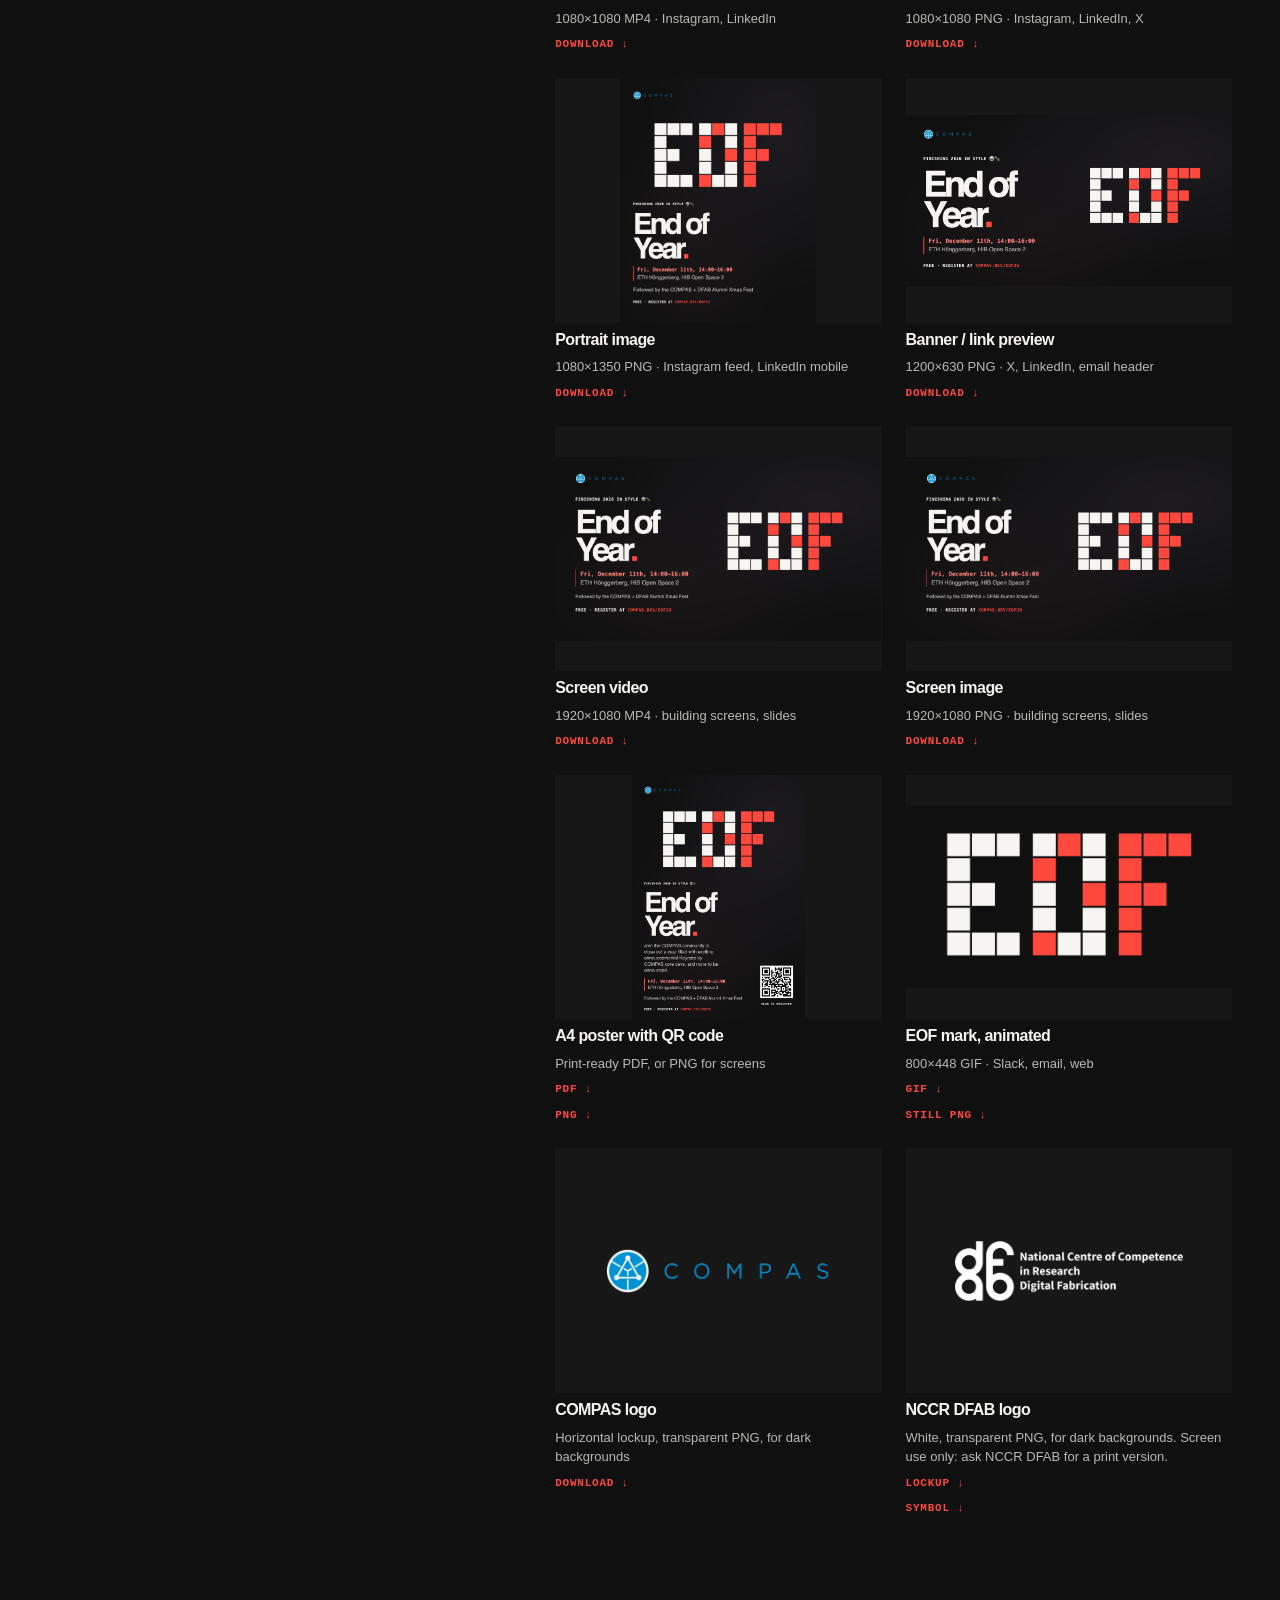
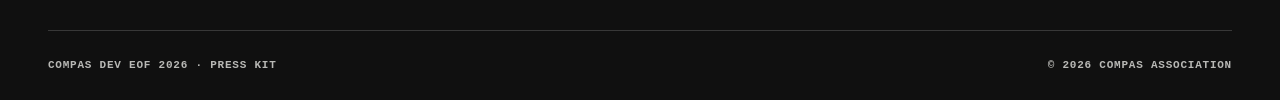
==== commit 0db7861a: "Rename party to COMPAS + DFAB Alumni Xmas Fest; RSVP attendance choice Co-Authored-By: Claude Opus 5" ====
--- a/press/index.html
+++ b/press/index.html
@@ -70,7 +70,7 @@
         <dt>Time</dt><dd>14:00–16:00</dd>
         <dt>Venue</dt><dd>ETH Hönggerberg, HIB Open Space 2, Zürich</dd>
         <dt>Programme</dt><dd>Keynote by COMPAS core devs, with big announcements. More to be announced.</dd>
-        <dt>Afterwards</dt><dd>Followed by the NCCR DFAB Alumni Network Party, for NCCR DFAB alumni. The RSVP covers the COMPAS DEV EOF 2026.</dd>
+        <dt>Afterwards</dt><dd>Followed by the COMPAS + DFAB Alumni Xmas Fest, organised together with the NCCR DFAB Alumni Network. The RSVP covers both: registrants choose the Dev Event, the Xmas Fest, or both.</dd>
         <dt>Cost</dt><dd>Free. Registration is required so we can plan accordingly.</dd>
         <dt>Register</dt><dd><a href="https://compas.dev/eof26/">https://compas.dev/eof26/</a></dd>
         <dt>Organisers</dt><dd>COMPAS Association and NCCR DFAB Alumni Network</dd>
@@ -110,7 +110,7 @@
 📅 Friday, 11 December 2026, 14:00–16:00
 📍 ETH Hönggerberg, HIB Open Space 2, Zürich
 
-The event is followed by the NCCR DFAB Alumni Network Party, for NCCR DFAB alumni.
+The event is followed by the COMPAS + DFAB Alumni Xmas Fest 🎄
 
 Attendance is free, but registration is required so we can plan accordingly:
 👉 https://compas.dev/eof26/
@@ -125,7 +125,7 @@
 
 Join the COMPAS community to close out a year filled with exciting announcements! The COMPAS DEV EOF 2026 (End of Year) takes place on Friday, 11 December 2026, 14:00–16:00, at ETH Hönggerberg, HIB Open Space 2.
 
-The event is followed by the NCCR DFAB Alumni Network Party, for NCCR DFAB alumni.
+The event is followed by the COMPAS + DFAB Alumni Xmas Fest 🎄
 
 Attendance is free, but registration is required so we can plan accordingly:
 https://compas.dev/eof26/
--- a/style.css
+++ b/style.css
@@ -57,6 +57,11 @@
 .fields{display:grid;grid-template-columns:1fr 1fr;gap:14px;margin-bottom:20px}
 form label{font-size:14px;font-weight:600}
 .fields input{display:block;margin-top:6px;width:100%;border:1px solid var(--rule);background:var(--paper);color:var(--ink);padding:10px 11px;border-radius:0}
+.attendance{display:grid;grid-template-columns:repeat(3,1fr);gap:8px;margin-bottom:20px}
+.attendance legend{grid-column:1/-1}
+.attendance label{display:flex;align-items:center;gap:8px;padding:10px 11px;border:1px solid var(--rule);background:var(--paper);cursor:pointer}
+.attendance label:has(:checked){border-color:var(--accent)}
+.attendance input{margin:0;accent-color:var(--accent)}
 #form-status{padding-top:10px}
 #form-status.error{color:#ff8279}
 form button:disabled{opacity:.6;cursor:progress}
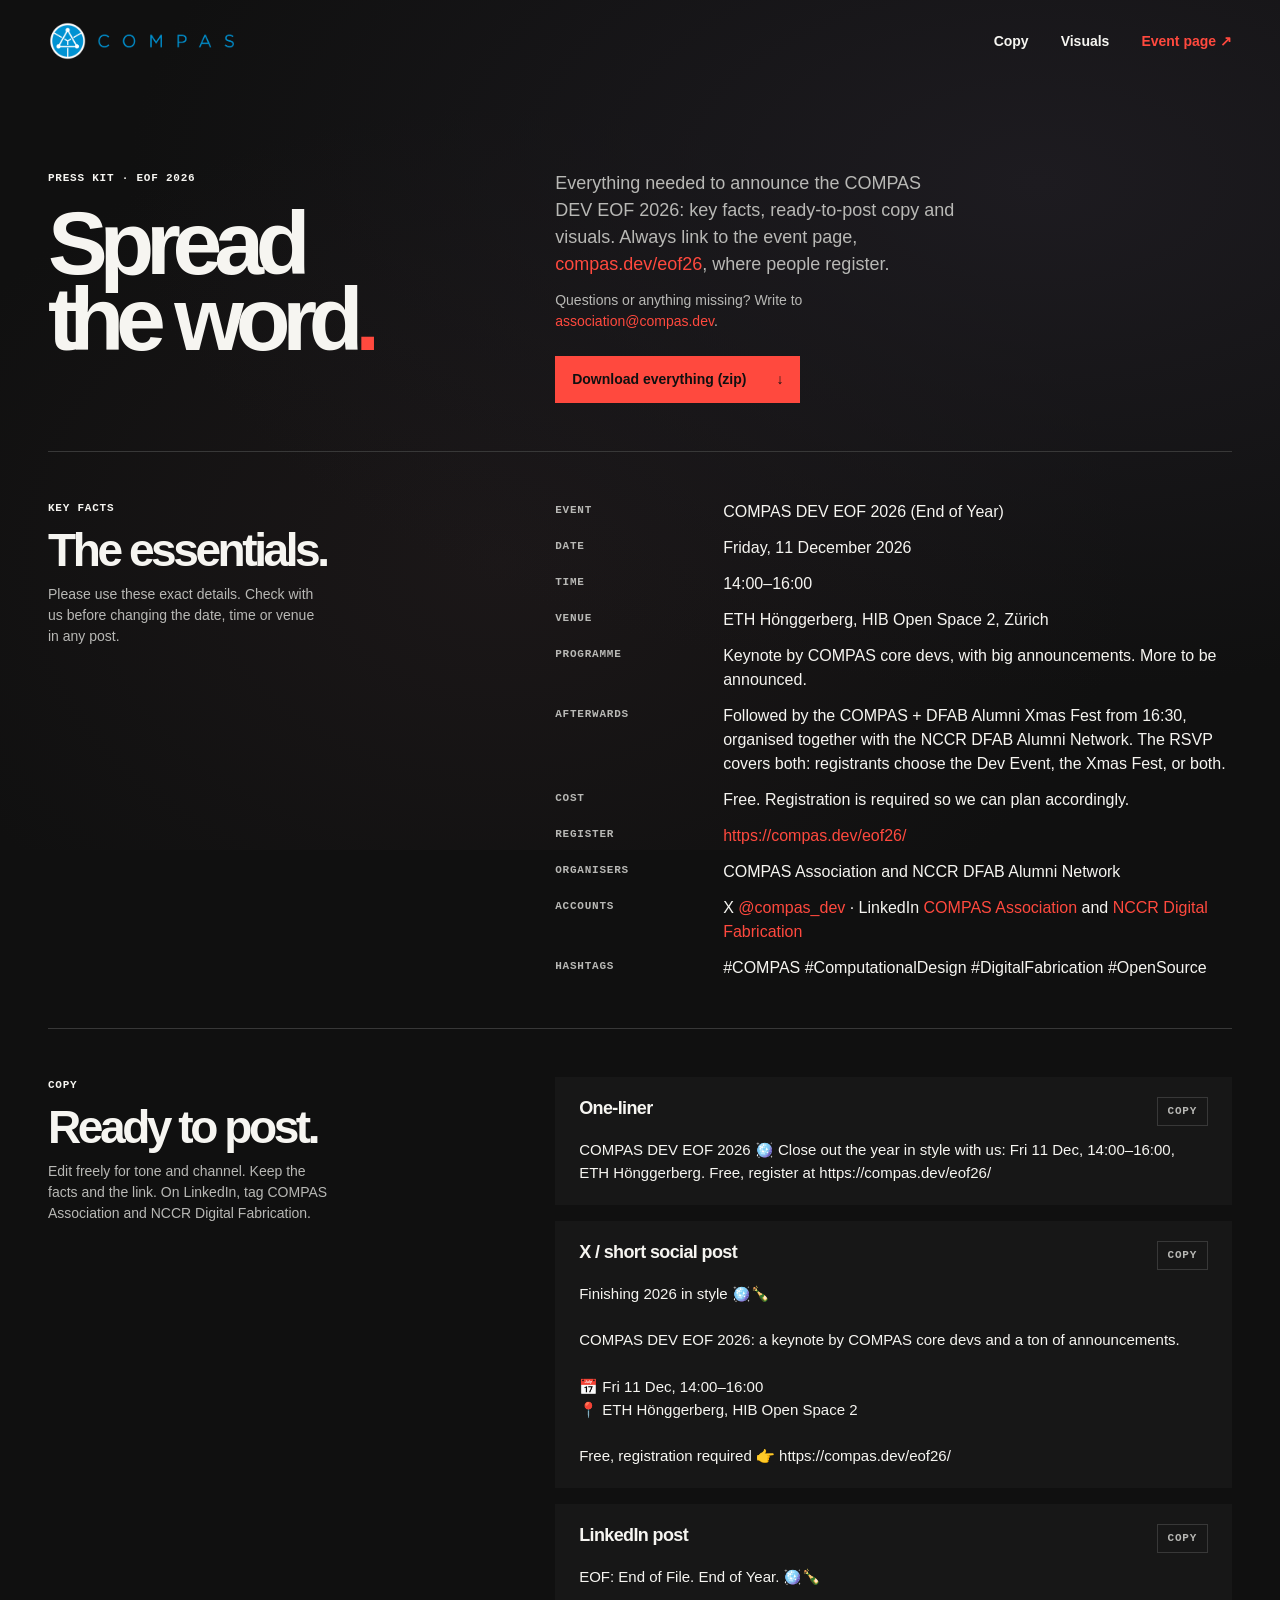
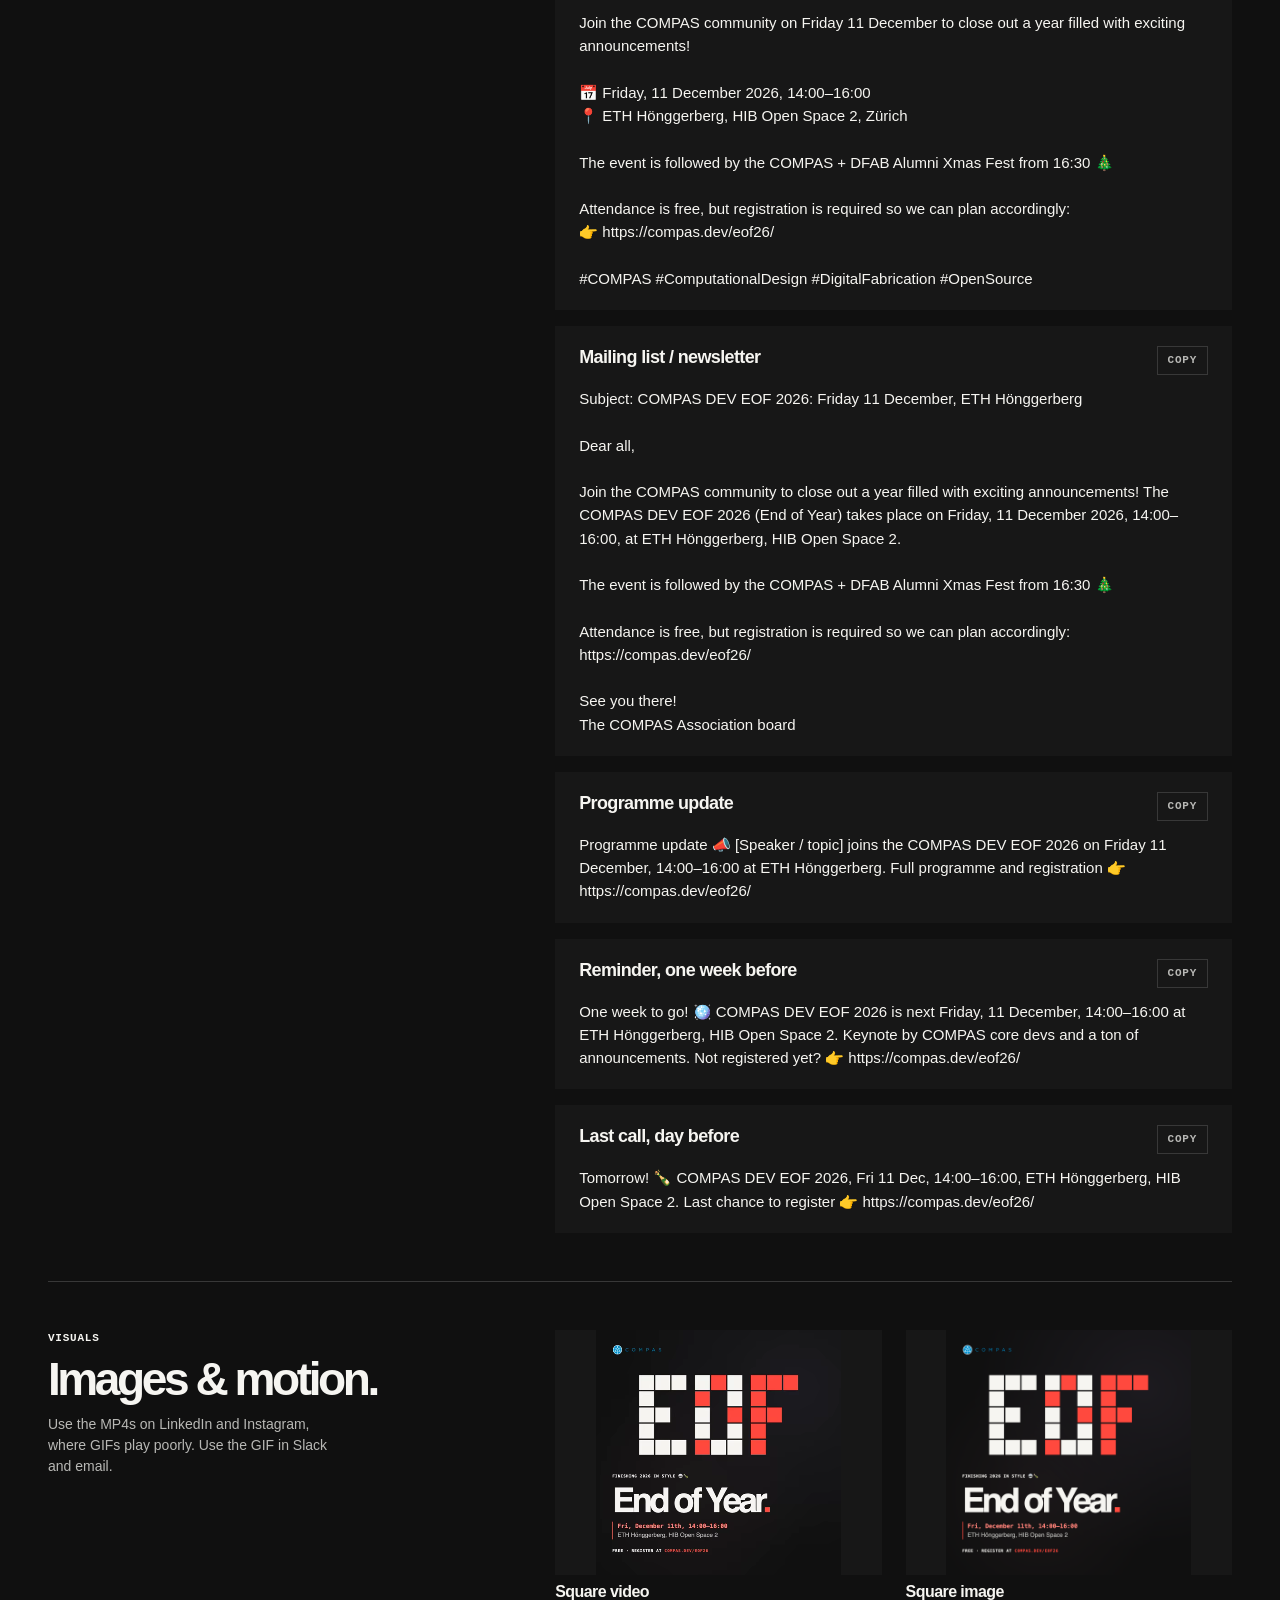
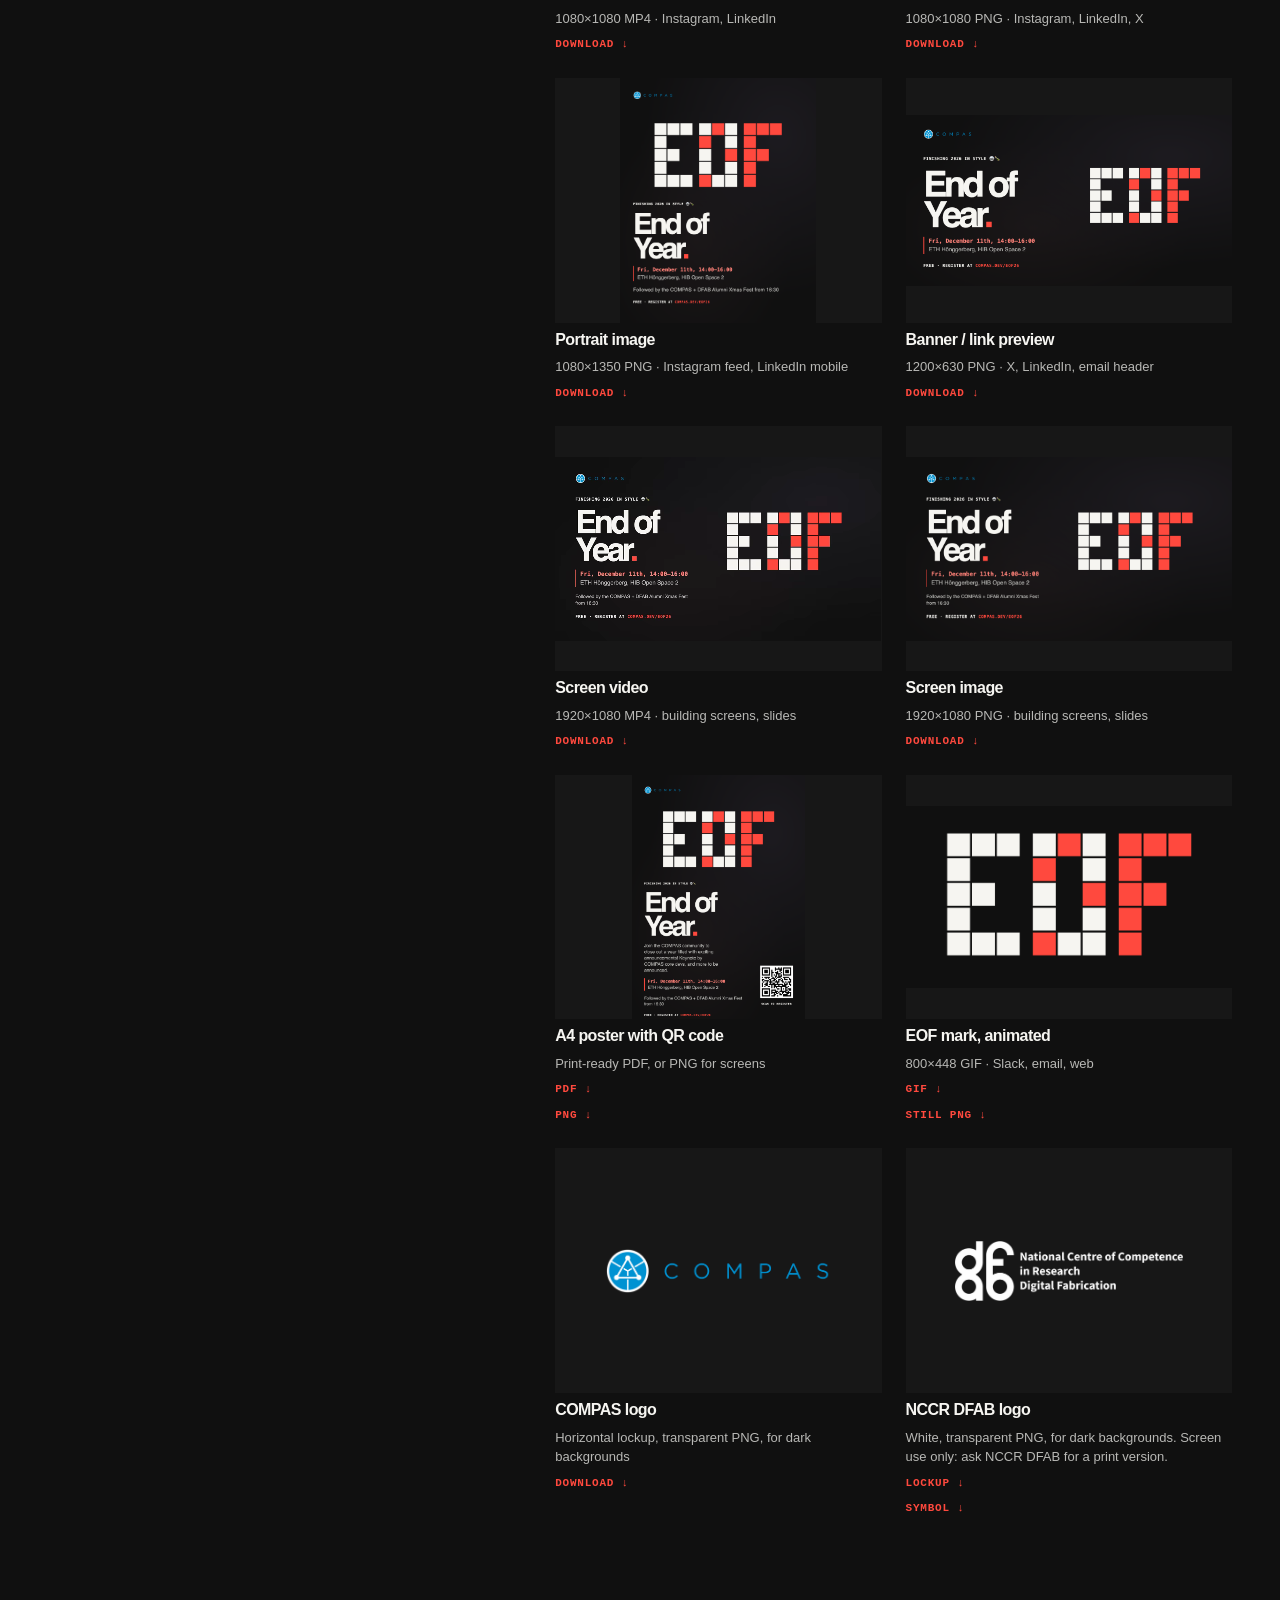
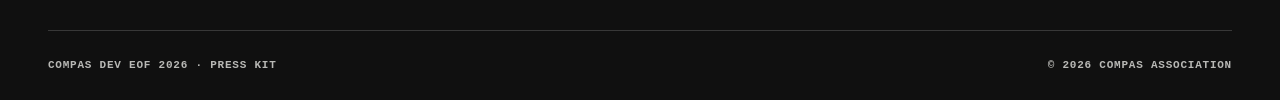
==== commit d92a9b23: "Hero copy update; Xmas Fest starts at 16:30 Co-Authored-By: Claude Opus 5.5 <noreply@anthropic.com>" ====
--- a/press/index.html
+++ b/press/index.html
@@ -70,7 +70,7 @@
         <dt>Time</dt><dd>14:00–16:00</dd>
         <dt>Venue</dt><dd>ETH Hönggerberg, HIB Open Space 2, Zürich</dd>
         <dt>Programme</dt><dd>Keynote by COMPAS core devs, with big announcements. More to be announced.</dd>
-        <dt>Afterwards</dt><dd>Followed by the COMPAS + DFAB Alumni Xmas Fest, organised together with the NCCR DFAB Alumni Network. The RSVP covers both: registrants choose the Dev Event, the Xmas Fest, or both.</dd>
+        <dt>Afterwards</dt><dd>Followed by the COMPAS + DFAB Alumni Xmas Fest from 16:30, organised together with the NCCR DFAB Alumni Network. The RSVP covers both: registrants choose the Dev Event, the Xmas Fest, or both.</dd>
         <dt>Cost</dt><dd>Free. Registration is required so we can plan accordingly.</dd>
         <dt>Register</dt><dd><a href="https://compas.dev/eof26/">https://compas.dev/eof26/</a></dd>
         <dt>Organisers</dt><dd>COMPAS Association and NCCR DFAB Alumni Network</dd>
@@ -110,7 +110,7 @@
 📅 Friday, 11 December 2026, 14:00–16:00
 📍 ETH Hönggerberg, HIB Open Space 2, Zürich
 
-The event is followed by the COMPAS + DFAB Alumni Xmas Fest 🎄
+The event is followed by the COMPAS + DFAB Alumni Xmas Fest from 16:30 🎄
 
 Attendance is free, but registration is required so we can plan accordingly:
 👉 https://compas.dev/eof26/
@@ -125,7 +125,7 @@
 
 Join the COMPAS community to close out a year filled with exciting announcements! The COMPAS DEV EOF 2026 (End of Year) takes place on Friday, 11 December 2026, 14:00–16:00, at ETH Hönggerberg, HIB Open Space 2.
 
-The event is followed by the COMPAS + DFAB Alumni Xmas Fest 🎄
+The event is followed by the COMPAS + DFAB Alumni Xmas Fest from 16:30 🎄
 
 Attendance is free, but registration is required so we can plan accordingly:
 https://compas.dev/eof26/
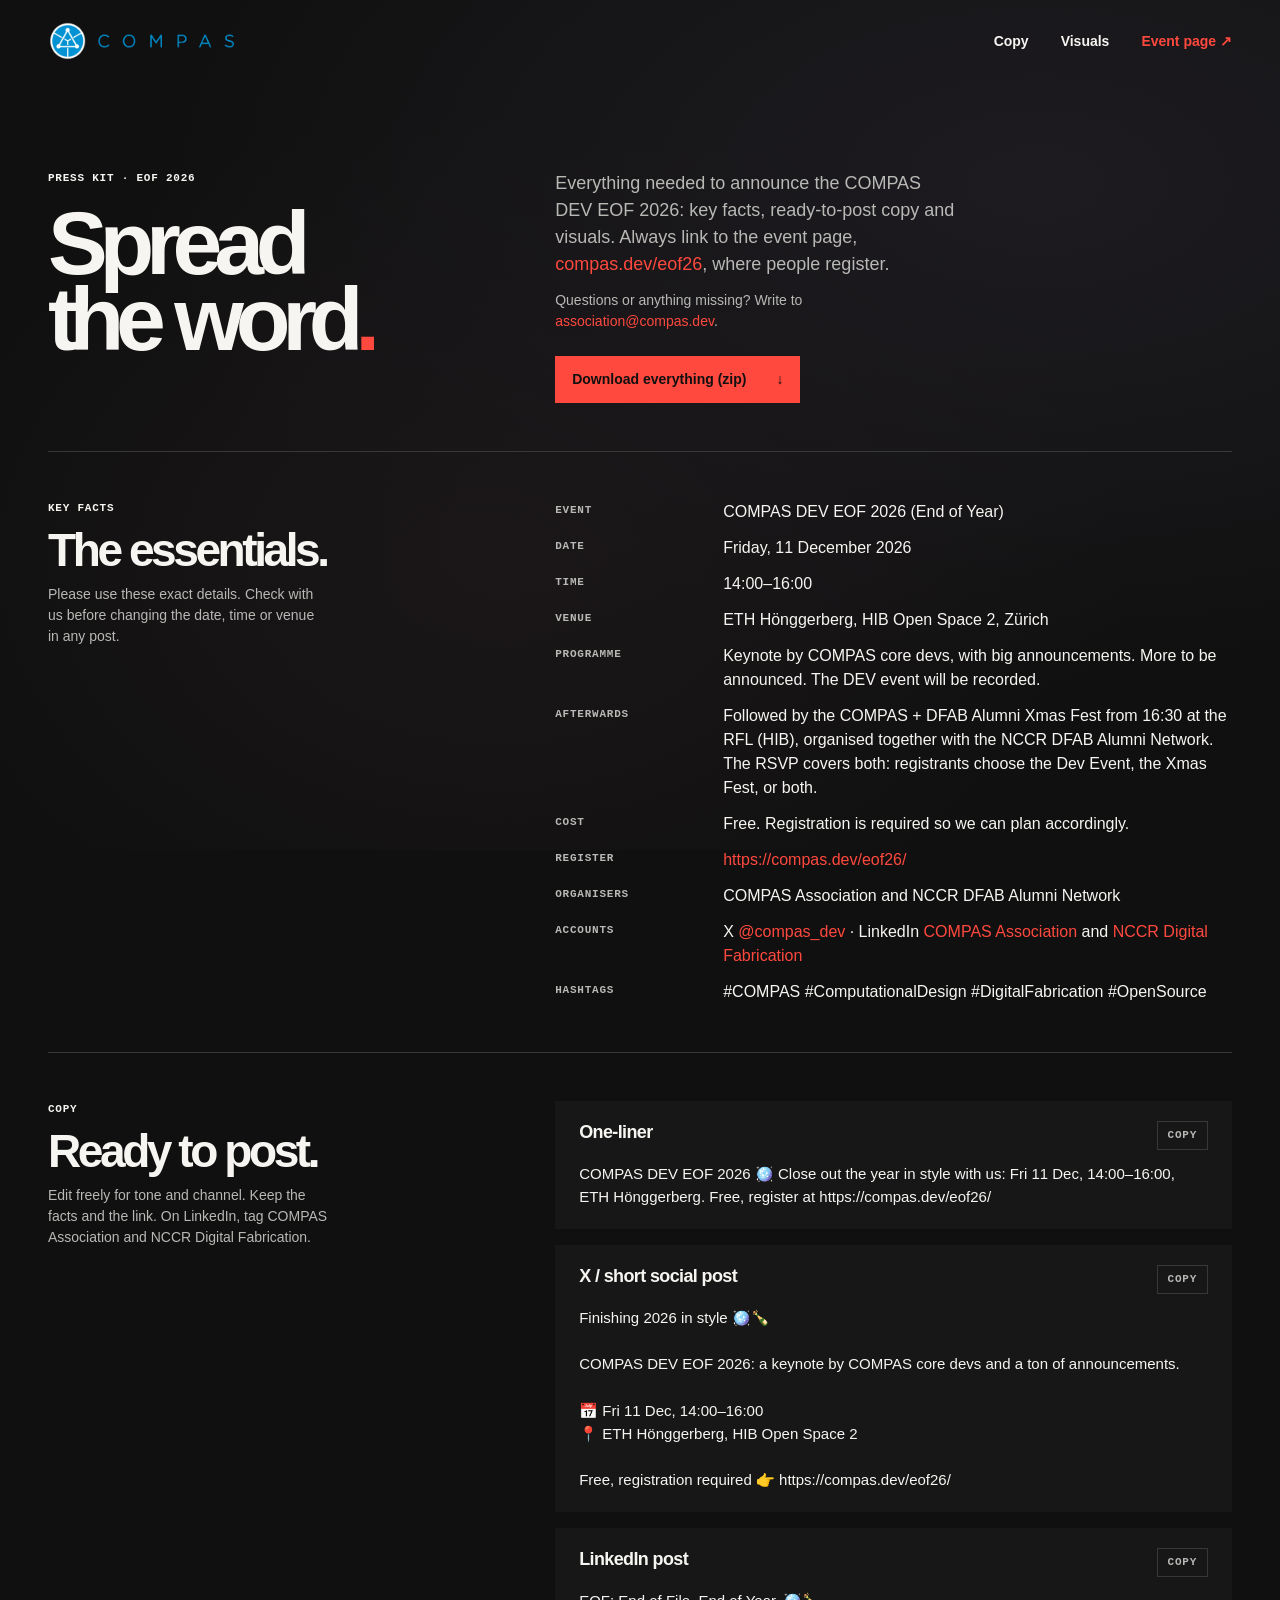
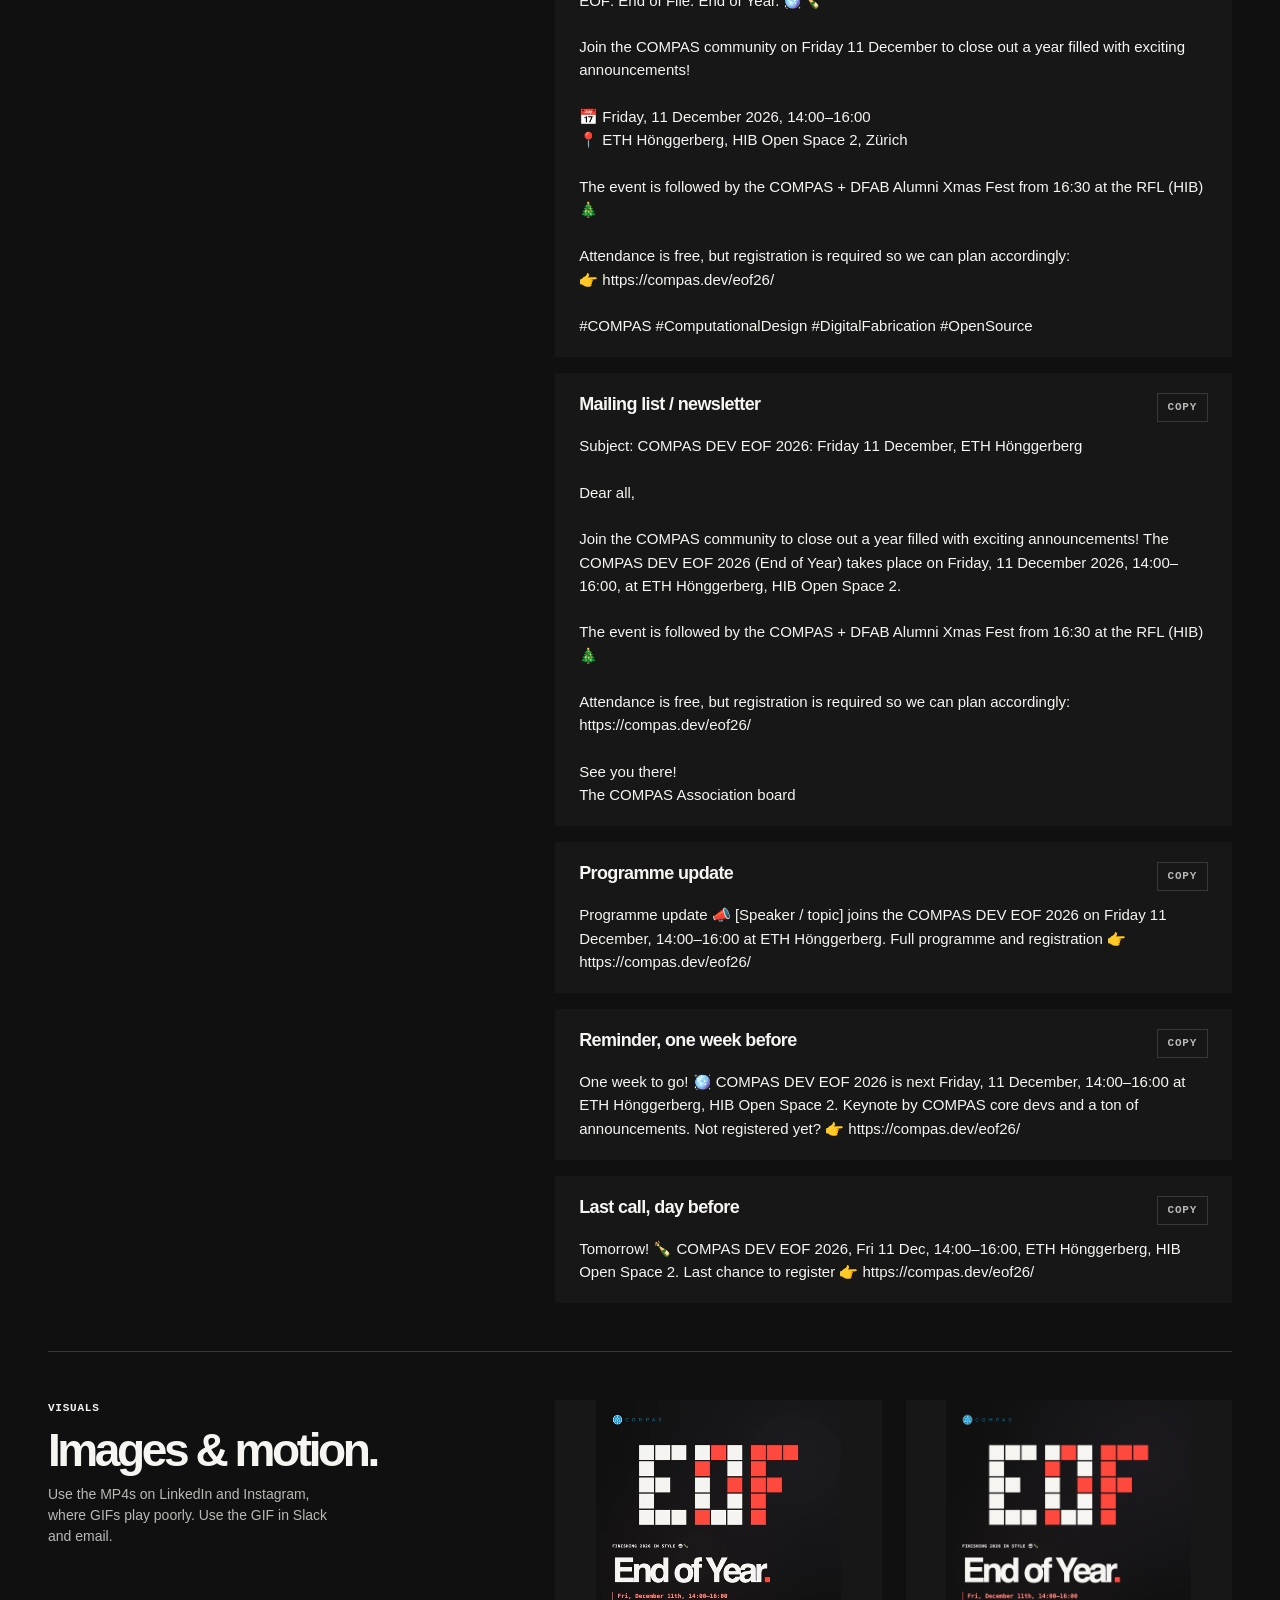
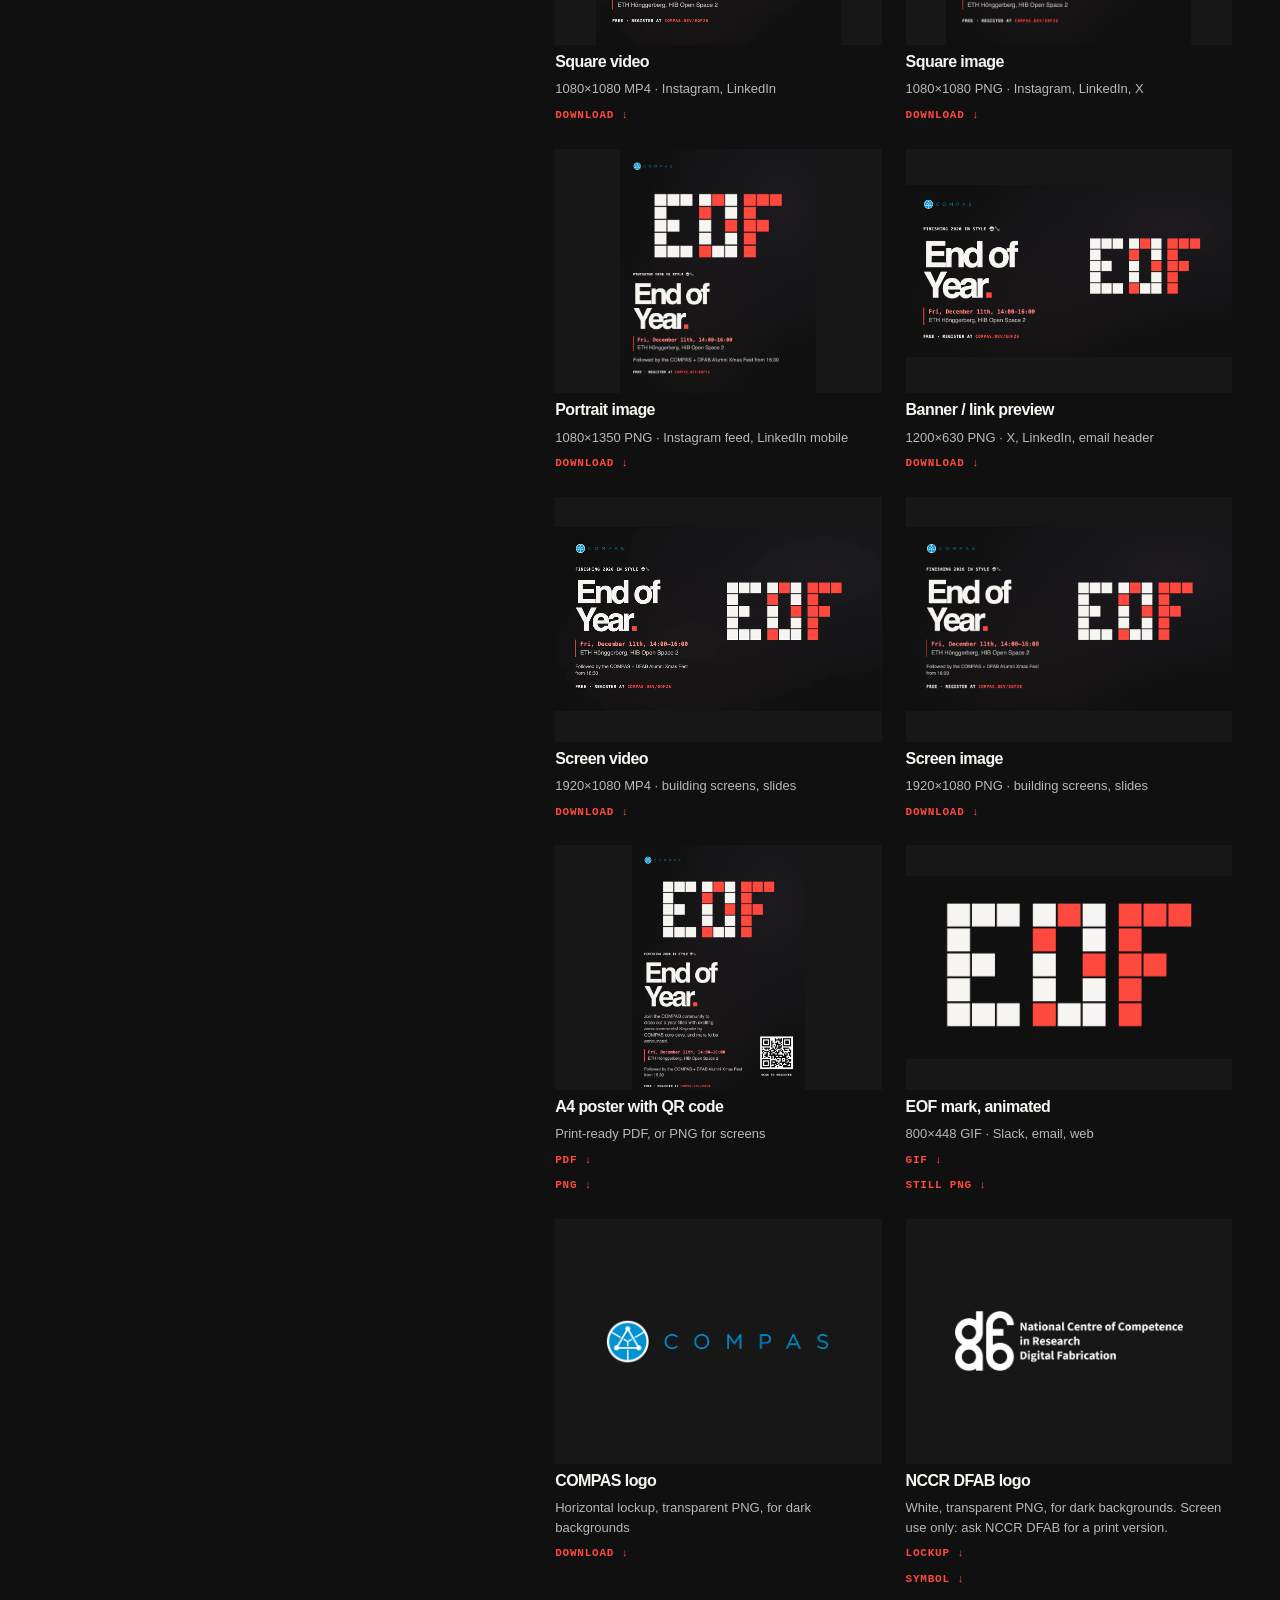
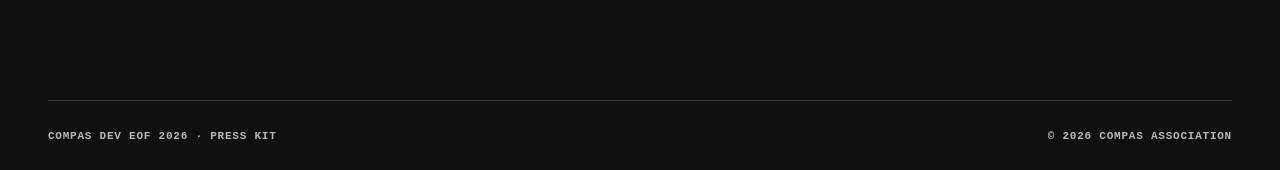
==== commit 6f39c135: "Add Xmas Fest venue (RFL), co-host line, recording note - Landing page: co-host line under date/venu" ====
--- a/press/index.html
+++ b/press/index.html
@@ -69,8 +69,8 @@
         <dt>Date</dt><dd>Friday, 11 December 2026</dd>
         <dt>Time</dt><dd>14:00–16:00</dd>
         <dt>Venue</dt><dd>ETH Hönggerberg, HIB Open Space 2, Zürich</dd>
-        <dt>Programme</dt><dd>Keynote by COMPAS core devs, with big announcements. More to be announced.</dd>
-        <dt>Afterwards</dt><dd>Followed by the COMPAS + DFAB Alumni Xmas Fest from 16:30, organised together with the NCCR DFAB Alumni Network. The RSVP covers both: registrants choose the Dev Event, the Xmas Fest, or both.</dd>
+        <dt>Programme</dt><dd>Keynote by COMPAS core devs, with big announcements. More to be announced. The DEV event will be recorded.</dd>
+        <dt>Afterwards</dt><dd>Followed by the COMPAS + DFAB Alumni Xmas Fest from 16:30 at the RFL (HIB), organised together with the NCCR DFAB Alumni Network. The RSVP covers both: registrants choose the Dev Event, the Xmas Fest, or both.</dd>
         <dt>Cost</dt><dd>Free. Registration is required so we can plan accordingly.</dd>
         <dt>Register</dt><dd><a href="https://compas.dev/eof26/">https://compas.dev/eof26/</a></dd>
         <dt>Organisers</dt><dd>COMPAS Association and NCCR DFAB Alumni Network</dd>
@@ -110,7 +110,7 @@
 📅 Friday, 11 December 2026, 14:00–16:00
 📍 ETH Hönggerberg, HIB Open Space 2, Zürich
 
-The event is followed by the COMPAS + DFAB Alumni Xmas Fest from 16:30 🎄
+The event is followed by the COMPAS + DFAB Alumni Xmas Fest from 16:30 at the RFL (HIB) 🎄
 
 Attendance is free, but registration is required so we can plan accordingly:
 👉 https://compas.dev/eof26/
@@ -125,7 +125,7 @@
 
 Join the COMPAS community to close out a year filled with exciting announcements! The COMPAS DEV EOF 2026 (End of Year) takes place on Friday, 11 December 2026, 14:00–16:00, at ETH Hönggerberg, HIB Open Space 2.
 
-The event is followed by the COMPAS + DFAB Alumni Xmas Fest from 16:30 🎄
+The event is followed by the COMPAS + DFAB Alumni Xmas Fest from 16:30 at the RFL (HIB) 🎄
 
 Attendance is free, but registration is required so we can plan accordingly:
 https://compas.dev/eof26/
